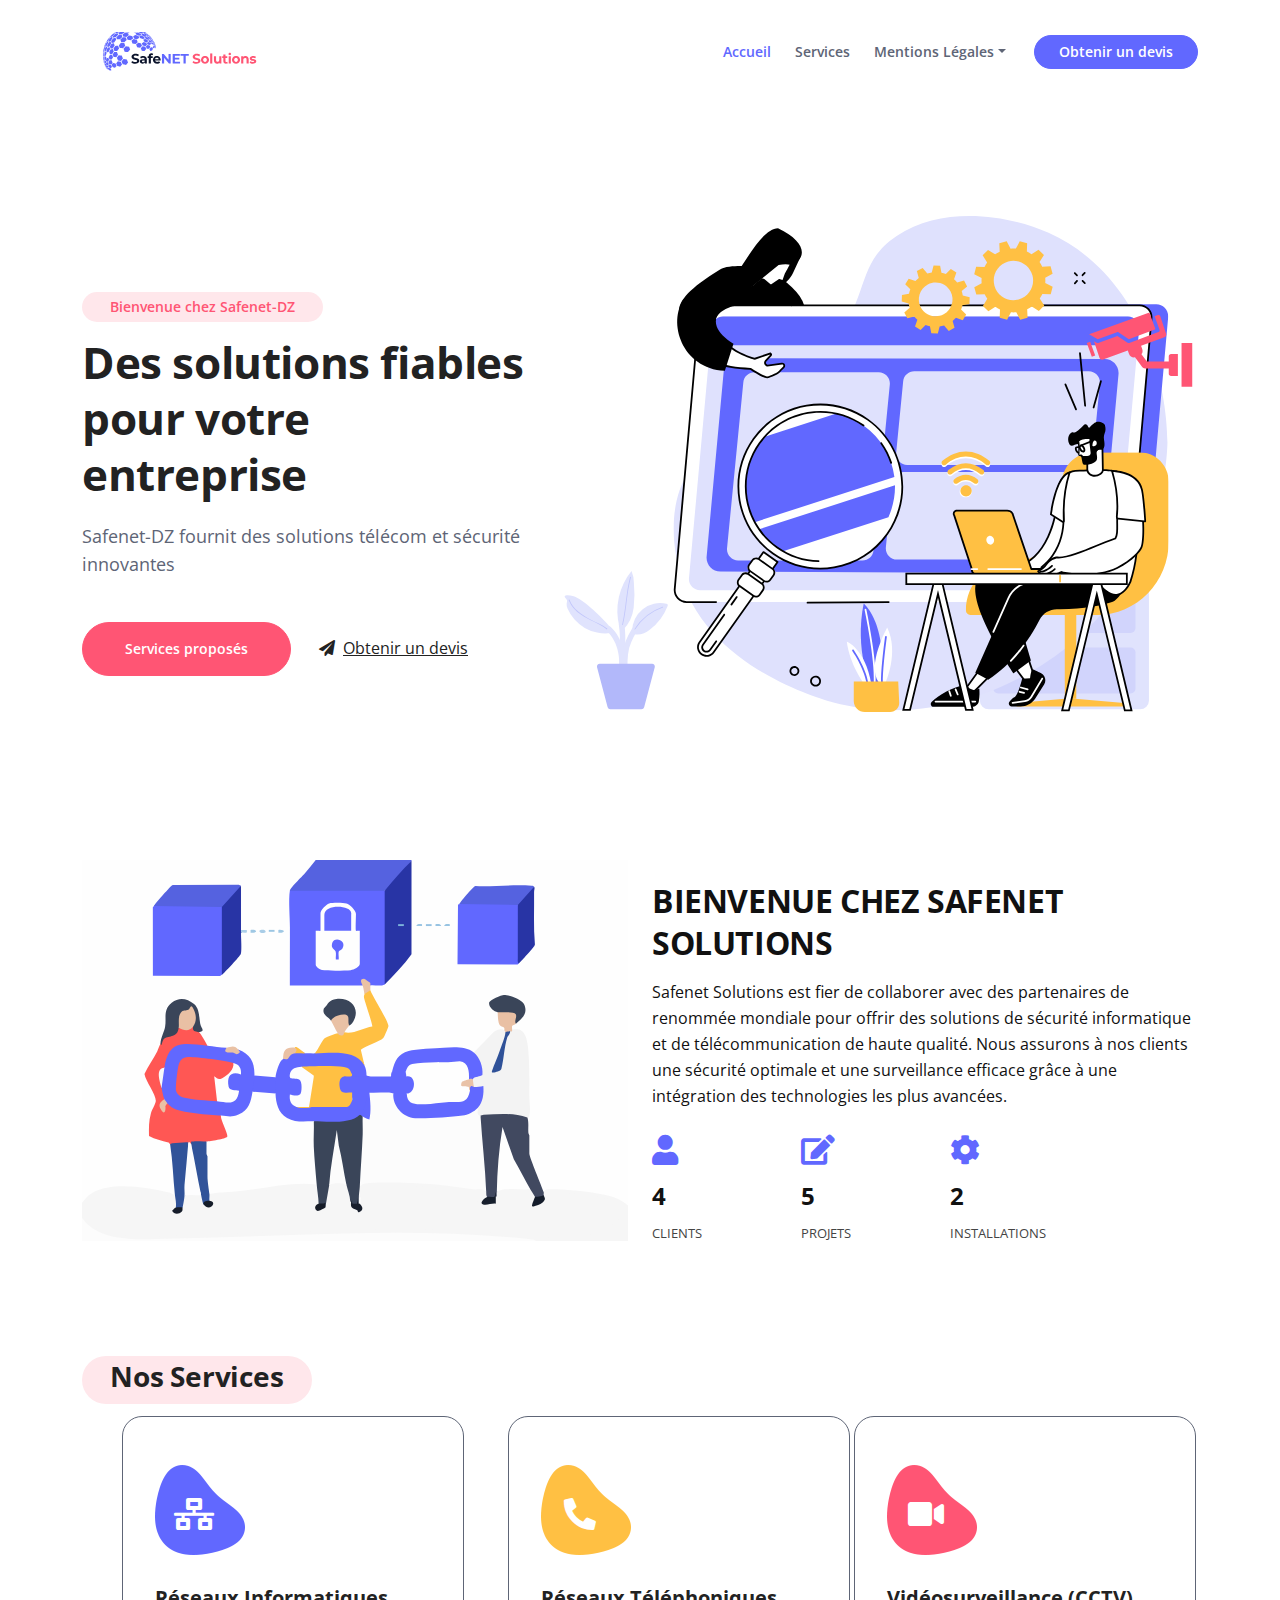
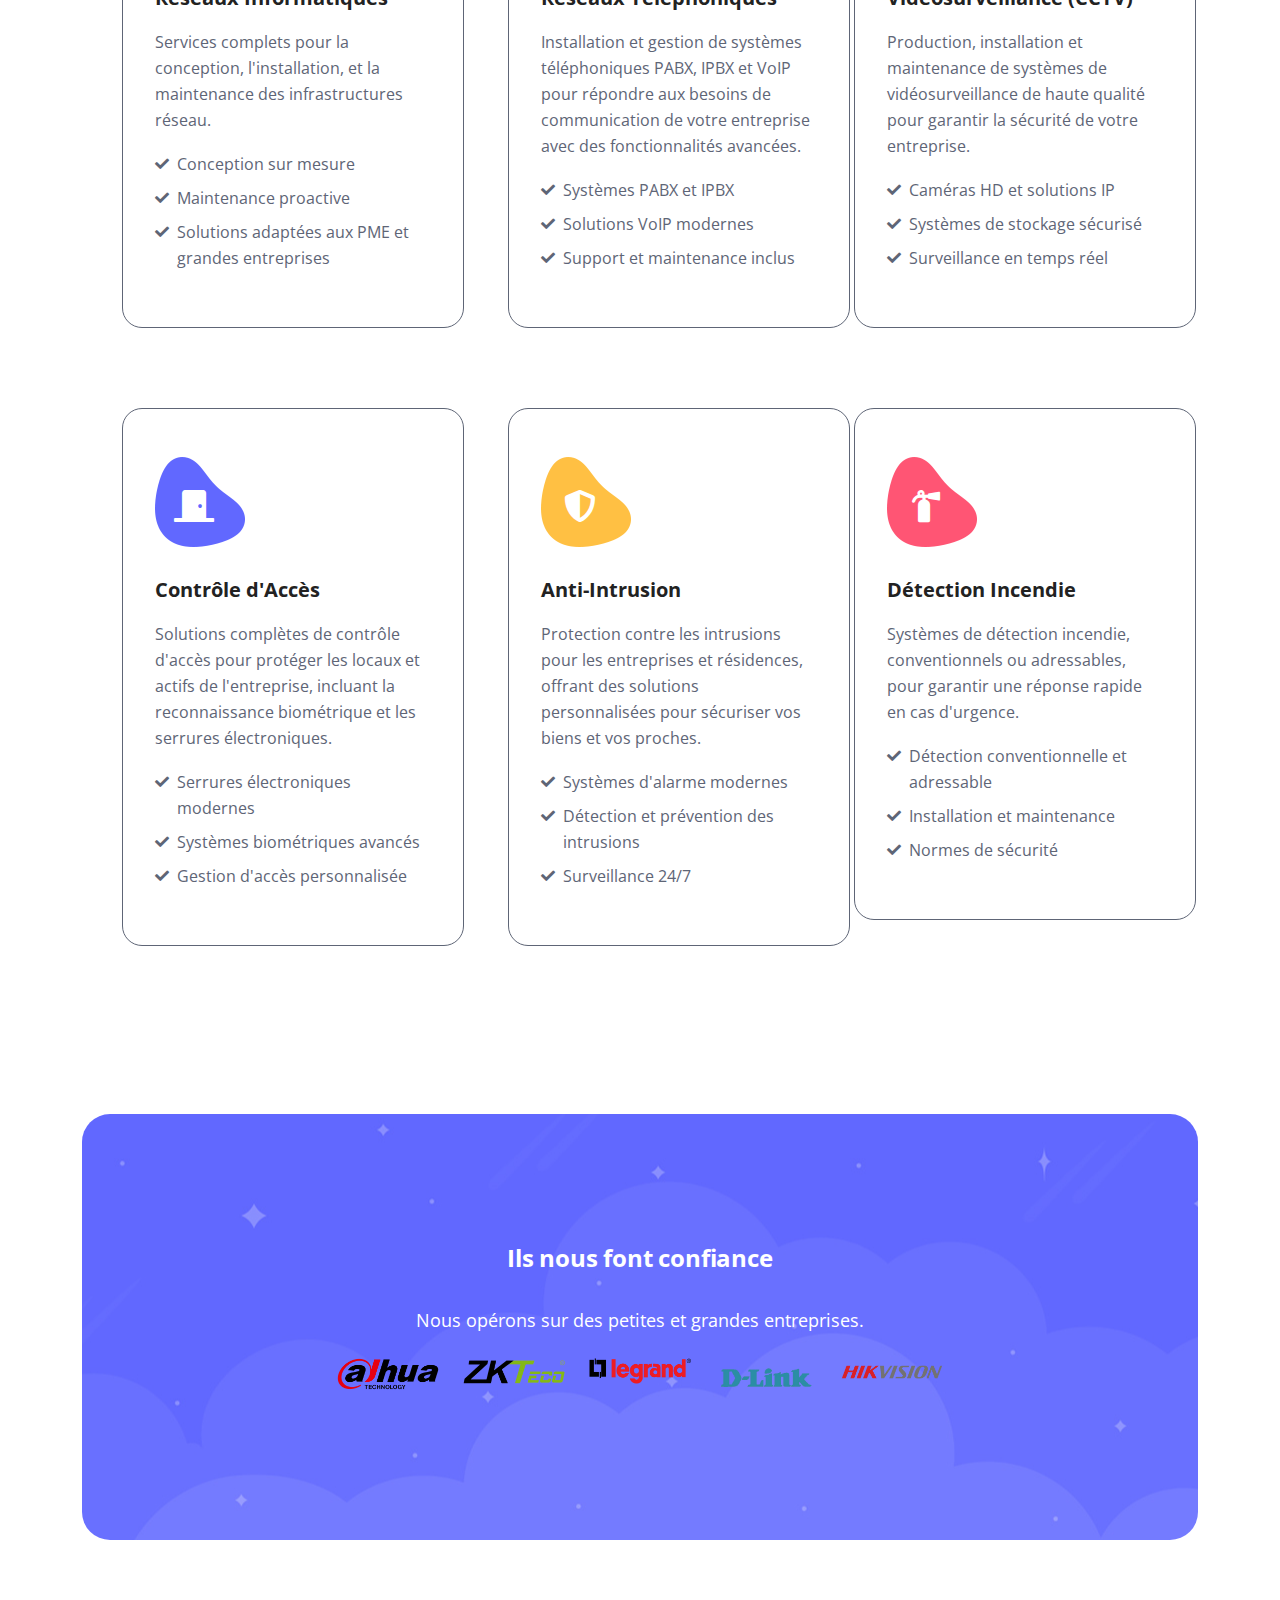
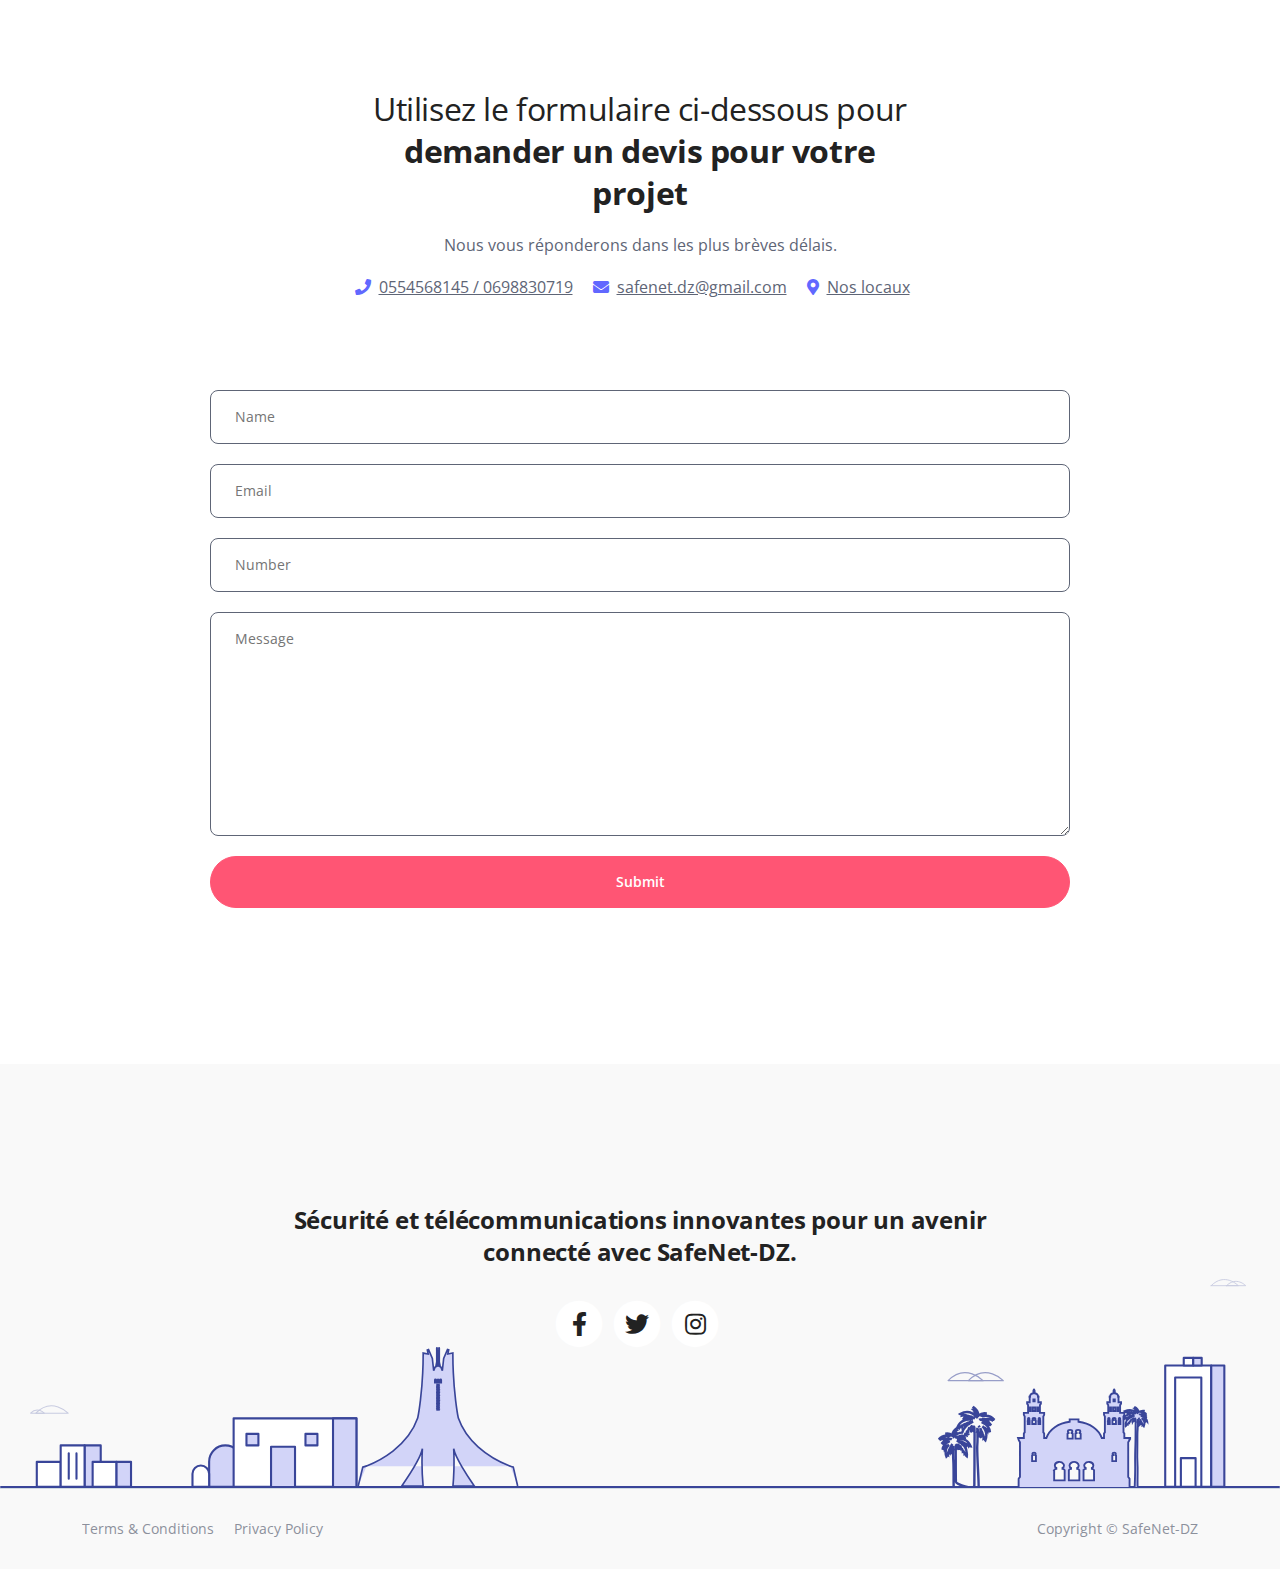
==== index.html @ 5285d60a "Update index.html" ====
<!DOCTYPE html>
<html lang="en">
<head>
    <meta charset="utf-8">
    <meta name="viewport" content="width=device-width, initial-scale=1, shrink-to-fit=no">
    
    <!-- SEO Meta Tags -->
    <meta name="description" content="Your description">
    <meta name="author" content="Your name">

    <!-- OG Meta Tags to improve the way the post looks when you share the page on Facebook, Twitter, LinkedIn -->
	<meta property="og:site_name" content="" /> <!-- website name -->
	<meta property="og:site" content="" /> <!-- website link -->
	<meta property="og:title" content=""/> <!-- title shown in the actual shared post -->
	<meta property="og:description" content="" /> <!-- description shown in the actual shared post -->
	<meta property="og:image" content="" /> <!-- image link, make sure it's jpg -->
	<meta property="og:url" content="" /> <!-- where do you want your post to link to -->
	<meta name="twitter:card" content="summary_large_image"> <!-- to have large image post format in Twitter -->

    <!-- Webpage Title -->
    <title>SafeNet-DZ</title>
    <link href="https://cdnjs.cloudflare.com/ajax/libs/font-awesome/5.15.4/css/all.min.css" rel="stylesheet">

    <!-- Styles -->
    <link href="https://fonts.googleapis.com/css2?family=Open+Sans:ital,wght@0,400;0,600;0,700;1,400&display=swap" rel="stylesheet">
    <link href="css/bootstrap.min.css" rel="stylesheet">
    <link href="css/swiper.css" rel="stylesheet">
	<link href="css/styles.css" rel="stylesheet">
	
	<!-- Favicon  -->
    <link rel="icon" href="images/favicon.png">
</head>
<body data-bs-spy="scroll" data-bs-target="#navbarExample">
    
    <!-- Navigation -->
    <nav id="navbarExample" class="navbar navbar-expand-lg fixed-top navbar-light" aria-label="Main navigation">
        <div class="container">

            <!-- Image Logo -->
            <a class="navbar-brand logo-image" href="index.html"><img src="images/AZ Telecom.svg" alt="alternative"></a> 

            <!-- Text Logo - Use this if you don't have a graphic logo -->
            <!-- <a class="navbar-brand logo-text" href="index.html">Zinc</a> -->

            <button class="navbar-toggler p-0 border-0" type="button" id="navbarSideCollapse" aria-label="Toggle navigation">
                <span class="navbar-toggler-icon"></span>
            </button>

            <div class="navbar-collapse offcanvas-collapse" id="navbarsExampleDefault">
                <ul class="navbar-nav ms-auto navbar-nav-scroll">
                    <li class="nav-item">
                        <a class="nav-link active" aria-current="page" href="#header">Accueil</a>
                    </li>
                    <li class="nav-item">
                        <a class="nav-link" href="#services">Services</a>
                    </li>
                    <li class="nav-item dropdown">
                        <a class="nav-link dropdown-toggle" href="#" id="dropdown01" data-bs-toggle="dropdown" aria-expanded="false">Mentions Légales</a>
                        <ul class="dropdown-menu" aria-labelledby="dropdown01">
                            <li><a class="dropdown-item" href="terms.html">Conditions Générales</a></li>
                            <li><div class="dropdown-divider"></div></li>
                            <li><a class="dropdown-item" href="privacy.html">Politique de Confidentialité</a></li>
                        </ul>
                    </li>
                </ul>
                <span class="nav-item">
                    <a class="btn-solid-sm" href="#contact">Obtenir un devis</a>
                </span>
            </div> <!-- end of navbar-collapse -->
        </div> <!-- end of container -->
    </nav> <!-- end of navbar -->
    <!-- end of navigation -->

      
    <!-- Header -->
    <header id="header" class="header">
        <div class="container">
            <div class="row">
                <div class="col-lg-6 col-xl-5">
                    <div class="text-container">
                        <div class="section-title">Bienvenue chez Safenet-DZ</div>
                        <h1 class="h1-large">Des solutions fiables pour votre entreprise</h1>
                        <p class="p-large">Safenet-DZ fournit des solutions télécom et sécurité innovantes</p>
                        <a class="btn-solid-lg" href="#services">Services proposés</a>
                        <a class="quote" href="#contact"><i class="fas fa-paper-plane"></i>Obtenir un devis</a>
                    </div> <!-- end of text-container -->
                </div> <!-- end of col -->
                <div class="col-lg-6 col-xl-7">
                    <div class="image-container">
                        <img class="img-fluid" src="images/header-illustration.svg" alt="alternative">
                    </div> <!-- end of image-container -->
                </div> <!-- end of col -->
            </div> <!-- end of row -->
        </div> <!-- end of container -->
    </header> <!-- end of header -->

    
    <!-- About Section Begin -->
    <section class="about-section spad">
        <div class="container">
            <div class="row">
                <div class="col-lg-6">
                    <div class="about__img">
                        <img src="images/SVG/Asset 1.svg" alt="">
                    </div>
                </div>
                <div class="col-lg-6">
                    <div class="about__text">
                        <h2>Bienvenue chez Safenet Solutions</h2>
                    <p>Safenet Solutions est fier de collaborer avec des partenaires de renommée mondiale pour offrir des
                       solutions de sécurité informatique et de télécommunication de haute qualité. Nous assurons à nos clients
                       une sécurité optimale et une surveillance efficace grâce à une intégration des technologies les plus avancées.</p>
                    
                        <div class="about__achievement">
                            <div class="about__achieve__item">
                                <span class="fa fa-user"></span>
                                <h4 class="achieve-counter">4</h4>
                                <p>Clients</p>
                            </div>
                            <div class="about__achieve__item">
                                <span class="fa fa-edit"></span>
                                <h4 class="achieve-counter">5</h4>
                                <p>Projets</p>
                            </div>
                            <div class="about__achieve__item">
                                <span class="fa fa-cog"></span>
                                <h4 class="achieve-counter">2</h4>
                                <p>Installations</p>
                            </div>
                        </div>
                    </div>
                </div>
            </div>
        </div>
    </section>
    <!-- About Section End -->
<!-- Services -->
<div id="services" class="cards-1">
    <div class="container">
        <div class="row">
            <div class="col-lg-12">
                <div class="section-title">
                    <h3>Nos Services</h3>
                </div>
            <br/>
                <!-- Card -->
                <div class="card">
                    <div class="card-icon blue">
                        <span class="fas fa-network-wired"></span>
                    </div>
                    <div class="card-body">
                        <h5 class="card-title">Réseaux Informatiques</h5>
                        <p>Services complets pour la conception, l'installation, et la maintenance des infrastructures réseau.</p>
                        <ul class="list-unstyled li-space-lg">
                            <li class="d-flex">
                                <i class="fas fa-check"></i>
                                <div class="flex-grow-1">Conception sur mesure</div>
                            </li>
                            <li class="d-flex">
                                <i class="fas fa-check"></i>
                                <div class="flex-grow-1">Maintenance proactive</div>
                            </li>
                            <li class="d-flex">
                                <i class="fas fa-check"></i>
                                <div class="flex-grow-1">Solutions adaptées aux PME et grandes entreprises</div>
                            </li>
                        </ul>
                    </div>
                </div>
                <!-- end of card -->

                <!-- Card -->
                <div class="card">
                    <div class="card-icon yellow">
                        <span class="fas fa-phone-alt"></span>
                    </div>
                    <div class="card-body">
                        <h5 class="card-title">Réseaux Téléphoniques</h5>
                        <p>Installation et gestion de systèmes téléphoniques PABX, IPBX et VoIP pour répondre aux besoins de communication de votre entreprise avec des fonctionnalités avancées.</p>
                        <ul class="list-unstyled li-space-lg">
                            <li class="d-flex">
                                <i class="fas fa-check"></i>
                                <div class="flex-grow-1">Systèmes PABX et IPBX</div>
                            </li>
                            <li class="d-flex">
                                <i class="fas fa-check"></i>
                                <div class="flex-grow-1">Solutions VoIP modernes</div>
                            </li>
                            <li class="d-flex">
                                <i class="fas fa-check"></i>
                                <div class="flex-grow-1">Support et maintenance inclus</div>
                            </li>
                        </ul>
                    </div>
                </div>
                <!-- end of card -->

                <!-- Card -->
                <div class="card">
                    <div class="card-icon red">
                        <span class="fas fa-video"></span>
                    </div>
                    <div class="card-body">
                        <h5 class="card-title">Vidéosurveillance (CCTV)</h5>
                        <p>Production, installation et maintenance de systèmes de vidéosurveillance de haute qualité pour garantir la sécurité de votre entreprise.</p>
                        <ul class="list-unstyled li-space-lg">
                            <li class="d-flex">
                                <i class="fas fa-check"></i>
                                <div class="flex-grow-1">Caméras HD et solutions IP</div>
                            </li>
                            <li class="d-flex">
                                <i class="fas fa-check"></i>
                                <div class="flex-grow-1">Systèmes de stockage sécurisé</div>
                            </li>
                            <li class="d-flex">
                                <i class="fas fa-check"></i>
                                <div class="flex-grow-1">Surveillance en temps réel</div>
                            </li>
                        </ul>
                    </div>
                </div>
                <!-- end of card -->

                <!-- Card -->
                <div class="card">
                    <div class="card-icon blue">
                        <span class="fas fa-door-closed"></span>
                    </div>
                    <div class="card-body">
                        <h5 class="card-title">Contrôle d'Accès</h5>
                        <p>Solutions complètes de contrôle d'accès pour protéger les locaux et actifs de l'entreprise, incluant la reconnaissance biométrique et les serrures électroniques.</p>
                        <ul class="list-unstyled li-space-lg">
                            <li class="d-flex">
                                <i class="fas fa-check"></i>
                                <div class="flex-grow-1">Serrures électroniques modernes</div>
                            </li>
                            <li class="d-flex">
                                <i class="fas fa-check"></i>
                                <div class="flex-grow-1">Systèmes biométriques avancés</div>
                            </li>
                            <li class="d-flex">
                                <i class="fas fa-check"></i>
                                <div class="flex-grow-1">Gestion d'accès personnalisée</div>
                            </li>
                        </ul>
                    </div>
                </div>
                <!-- end of card -->

                <!-- Card -->
                <div class="card">
                    <div class="card-icon yellow">
                        <span class="fas fa-shield-alt"></span>
                    </div>
                    <div class="card-body">
                        <h5 class="card-title">Anti-Intrusion</h5>
                        <p>Protection contre les intrusions pour les entreprises et résidences, offrant des solutions personnalisées pour sécuriser vos biens et vos proches.</p>
                        <ul class="list-unstyled li-space-lg">
                            <li class="d-flex">
                                <i class="fas fa-check"></i>
                                <div class="flex-grow-1">Systèmes d'alarme modernes</div>
                            </li>
                            <li class="d-flex">
                                <i class="fas fa-check"></i>
                                <div class="flex-grow-1">Détection et prévention des intrusions</div>
                            </li>
                            <li class="d-flex">
                                <i class="fas fa-check"></i>
                                <div class="flex-grow-1">Surveillance 24/7</div>
                            </li>
                        </ul>
                    </div>
                </div>
                <!-- end of card -->

                <!-- Card -->
                <div class="card">
                    <div class="card-icon red">
                        <span class="fas fa-fire-extinguisher"></span>
                    </div>
                    <div class="card-body">
                        <h5 class="card-title">Détection Incendie</h5>
                        <p>Systèmes de détection incendie, conventionnels ou adressables, pour garantir une réponse rapide en cas d'urgence.</p>
                        <ul class="list-unstyled li-space-lg">
                            <li class="d-flex">
                                <i class="fas fa-check"></i>
                                <div class="flex-grow-1">Détection conventionnelle et adressable</div>
                            </li>
                            <li class="d-flex">
                                <i class="fas fa-check"></i>
                                <div class="flex-grow-1">Installation et maintenance</div>
                            </li>
                            <li class="d-flex">
                                <i class="fas fa-check"></i>
                                <div class="flex-grow-1">Normes de sécurité</div>
                            </li>
                        </ul>
                    </div>
                </div>
                <!-- end of card -->

            </div> <!-- end of col -->
        </div> <!-- end of row -->
    </div> <!-- end of container -->
</div> <!-- end of cards-1 -->
<!-- end of services -->


<!-- Invitation -->
<div class="basic-2">
    <div class="container">
        <div class="row">
            <div class="col-lg-12">
                <div class="text-container">
                    <h4>Ils nous font confiance</h4>
                    <p class="p-large">Nous opérons sur des petites et grandes entreprises.</p>
                    <div class="row justify-content-center text-center mt-4">
                        <div class="col-lg-2 col-md-3 col-sm-4 col-6">
                            <img src="images/image6.png" alt="Logo 1" class="img-fluid mb-3">
                        </div>
                        <div class="col-lg-2 col-md-3 col-sm-4 col-6">
                            <img src="images/image7.png" alt="Logo 2" class="img-fluid mb-3">
                        </div>
                        <div class="col-lg-2 col-md-3 col-sm-4 col-6">
                            <img src="images/image8.png" alt="Logo 3" class="img-fluid mb-3">
                        </div>
                        <div class="col-lg-2 col-md-3 col-sm-4 col-6">
                            <img src="images/image9.png" alt="Logo 4" class="img-fluid mb-3">
                        </div>
                        <div class="col-lg-2 col-md-3 col-sm-4 col-6">
                            <img src="images/image10.png" alt="Logo 5" class="img-fluid mb-3">
                        </div>
                    </div> <!-- end of row -->
                </div> <!-- end of text-container -->
            </div> <!-- end of col -->
        </div> <!-- end of row -->
    </div> <!-- end of container -->
</div> <!-- end of basic-2 -->
<!-- end of invitation -->


    <!-- Contact -->
    <div id="contact" class="form-1">
        <div class="container">
            <div class="row">
                <div class="col-lg-">
                    <h2 class="h2-heading"><span>Utilisez le formulaire ci-dessous pour</span><br> demander un devis pour votre projet</h2>
                    <p>Nous vous réponderons dans les plus brèves délais.</p>
                    <ul class="list-unstyled li-space-lg">
                        <li><i class="fas fa-phone"></i> &nbsp;<a href="tel:0554568145">0554568145 / 0698830719</a></li>
                        <li><i class="fas fa-envelope"></i> &nbsp;<a href="mailto:safenet.dz@gmail.com">safenet.dz@gmail.com</a></li>
                        <li><i class="fas fa-map-marker-alt"></i> &nbsp;<a href="https://maps.app.goo.gl/J8PQnEzJUNsGSDRy6">Nos locaux</a></li>
                    </ul>
                </div> <!-- end of col -->
               
            </div> <!-- end of row -->
        <br/> 
            <div class="row">
                <div class="col-lg-10 offset-lg-1">
                    
                    <!-- Contact Form -->
                    <form method="post" action="" name="contact-form">
                        <div class="form-group">
                            <input type="text" class="form-control-input" name="Name" placeholder="Name" required>
                        </div>
                        <div class="form-group">
                            <input type="email" class="form-control-input" name="Email" placeholder="Email" required>
                        </div>
                        <div class="form-group">
                            <input type="text" class="form-control-input" name="Number" placeholder="Number" required>
                        </div>
                        <div class="form-group">
                            <textarea class="form-control-textarea" name="Message" placeholder="Message" required></textarea>
                        </div>
                        <div class="form-group">
                            <input type="submit" value="Submit" id="submit" class="form-control-submit-button">
                        </div>
                    </form>

                    
                    <!-- end of contact form -->

                </div> <!-- end of col -->
            </div> <!-- end of row -->
        </div> <!-- end of container -->
    </div> <!-- end of form-1 -->
    <!-- end of contact -->


    <!-- Footer -->
    <div class="footer bg-gray">
        <img class="decoration-city" src="images/decoration_city.svg" alt="alternative">
        <div class="container">
            <div class="row">
                <div class="col-lg-12">
                    <h4>Sécurité et télécommunications innovantes pour un avenir connecté avec SafeNet-DZ.</h4>
                    <div class="social-container">
                        <span class="fa-stack">
                            <a href="#your-link">
                                <i class="fas fa-circle fa-stack-2x"></i>
                                <i class="fab fa-facebook-f fa-stack-1x"></i>
                            </a>
                        </span>
                        <span class="fa-stack">
                            <a href="#your-link">
                                <i class="fas fa-circle fa-stack-2x"></i>
                                <i class="fab fa-twitter fa-stack-1x"></i>
                            </a>
                        </span>
                        <span class="fa-stack">
                            <a href="#your-link">
                                <i class="fas fa-circle fa-stack-2x"></i>
                                <i class="fab fa-instagram fa-stack-1x"></i>
                            </a>
                        </span>
                    </div> <!-- end of social-container -->
                </div> <!-- end of col -->
            </div> <!-- end of row -->
        </div> <!-- end of container -->
    </div> <!-- end of footer -->  
    <!-- end of footer -->


    <!-- Copyright -->
    <div class="copyright bg-gray">
        <div class="container">
            <div class="row">
                <div class="col-lg-6">
                    <ul class="list-unstyled li-space-lg p-small">
                        <li><a href="terms.html">Terms & Conditions</a></li>
                        <li><a href="privacy.html">Privacy Policy</a></li>
                    </ul>
                </div> <!-- end of col -->
                <div class="col-lg-6">
                    <p class="p-small statement">Copyright © <a href="#">SafeNet-DZ</a></p>
                </div> <!-- end of col -->
            </div> <!-- enf of row -->
        </div> <!-- end of container -->
    </div> <!-- end of copyright --> 
    <!-- end of copyright -->
    

    <!-- Back To Top Button -->
    <button onclick="topFunction()" id="myBtn">
        <img src="images/up-arrow.png" alt="alternative">
    </button>
    <!-- end of back to top button -->
    	
     	
    <!-- Scripts -->
    <script>
    const scriptURL = 'https://script.google.com/macros/s/AKfycbxQWxOSXeGoEB6DFbr6-_wgoj8l7gGE7NDsKtmwhkqeez3uRJAqBPcG8UmiW3OosP4i/exec'

    const form = document.forms['contact-form']
    const form_holder = document.getElementById("form_holder")
    const successMessage = `
    <div style="
        text-align: center; 
        font-size: 1.2em; 
        color: green; 
        background-color: #e6ffe6; 
        border: 2px solid #00cc00; 
        border-radius: 10px; 
        padding: 20px; 
        margin-top: 20px; 
        box-shadow: 0px 4px 8px rgba(0, 0, 0, 0.1);">
        <strong>Merci !</strong> Votre message a été soumis avec succès.
    </div>
    `;

    const errorMessage = `
    <div style="
        text-align: center; 
        font-size: 1.2em; 
        color: red; 
        background-color: #ffe6e6; 
        border: 2px solid #ff0000; 
        border-radius: 10px; 
        padding: 20px; 
        margin-top: 20px; 
        box-shadow: 0px 4px 8px rgba(0, 0, 0, 0.1);">
        <strong>Erreur !</strong> Une erreur s'est produite lors de la soumission du formulaire. Veuillez réessayer plus tard.
    </div>
    `;


    form.addEventListener('submit', e => {
    
    e.preventDefault()
    
    fetch(scriptURL, { method: 'POST', body: new FormData(form)})
    .then(response => form_holder.innerHTML = successMessage)
    
    .catch(error => {
            form_holder.innerHTML = errorMessage;
            console.error('Erreur !', error.message);
        })
    })
    </script>

    <script src="js/bootstrap.min.js"></script> <!-- Bootstrap framework -->
    <script src="js/swiper.min.js"></script> <!-- Swiper for image and text sliders -->
    <script src="js/purecounter.min.js"></script> <!-- Purecounter counter for statistics numbers -->
    <script src="js/isotope.pkgd.min.js"></script> <!-- Isotope for filter -->
    <script src="js/scripts.js"></script> <!-- Custom scripts -->
</body>
</html>
---- css/styles.css ----
/* Description: Master CSS file */

/*****************************************
Table Of Contents:
- General Styles
- Navigation
- Header
- Services
- Details 1
- Details Modal
- Details 2
- Projects
- Testimonials
- Pricing
- Invitation
- Contact
- Footer
- Copyright
- Back To Top Button
- Extra Pages
- Media Queries
******************************************/

/*****************************************
Colors:
- Backgrounds - light gray #f9f9f9
- Buttons - red #ff5574
- Buttons - blue #6168ff
- Headings text - black #222222
- Body text - dark gray #5e6576
******************************************/


/**************************/
/*     General Styles     */
/**************************/
body,
html {
    width: 100%;
	height: 100%;
}

body, p {
	color: #5e6576; 
	font: 400 1rem/1.625rem "Open Sans", sans-serif;
}

h1 {
	color: #222222;
	font-weight: 700;
	font-size: 2.5rem;
	line-height: 3.25rem;
	letter-spacing: -0.4px;
}

h2 {
	color: #222222;
	font-weight: 700;
	font-size: 2rem;
	line-height: 2.625rem;
	letter-spacing: -0.4px;
}

h3 {
	color: #222222;
	font-weight: 700;
	font-size: 1.75rem;
	line-height: 2.25rem;
	letter-spacing: -0.2px;
}

h4 {
	color: #222222;
	font-weight: 700;
	font-size: 1.5rem;
	line-height: 2rem;
	letter-spacing: -0.2px;
}

h5 {
	color: #222222;
	font-weight: 700;
	font-size: 1.25rem;
	line-height: 1.625rem;
}

h6 {
	color: #222222;
	font-weight: 700;
	font-size: 1rem;
	line-height: 1.375rem;
}

.p-large {
	font-size: 1.125rem;
	line-height: 1.75rem;
}

.p-small {
	font-size: 0.875rem;
	line-height: 1.5rem;
}

.testimonial-text {
	font-style: italic;
}

.testimonial-author {
	font-weight: 700;
	font-size: 1.25rem;
	line-height: 1.75rem;
}

.li-space-lg li {
	margin-bottom: 0.5rem;
}

a {
	color: #5e6576;
	text-decoration: underline;
}

a:hover {
	color: #5e6576;
	text-decoration: underline;
}

.no-line {
	text-decoration: none;
}

.no-line:hover {
	text-decoration: none;
}

.blue {
	color: #6168ff;
}

.bg-gray {
	background-color: #f9f9f9;
}

.section-title {
	display: inline-block;
	margin-bottom: 0.75rem;
	padding: 0.125rem 1.75rem;
	border-radius: 30px;
	background-color: #ffe7eb;
	color: #ff5574;
	font-weight: 600;
	font-size: 0.875rem;
}

.btn-solid-reg {
	display: inline-block;
	padding: 1.375rem 2.25rem 1.375rem 2.25rem;
	border: 1px solid #ff5574;
	border-radius: 30px;
	background-color: #ff5574;
	color: #ffffff;
	font-weight: 600;
	font-size: 0.875rem;
	line-height: 0;
	text-decoration: none;
	transition: all 0.2s;
}

.btn-solid-reg:hover {
	background-color: transparent;
	color: #ff5574; /* needs to stay here because of the color property of a tag */
	text-decoration: none;
}

.btn-solid-lg {
	display: inline-block;
	padding: 1.625rem 2.625rem 1.625rem 2.625rem;
	border: 1px solid #ff5574;
	border-radius: 30px;
	background-color: #ff5574;
	color: #ffffff;
	font-weight: 600;
	font-size: 0.875rem;
	line-height: 0;
	text-decoration: none;
	transition: all 0.2s;
}

.btn-solid-lg:hover {
	background-color: transparent;
	color: #ff5574; /* needs to stay here because of the color property of a tag */
	text-decoration: none;
}

.btn-solid-sm {
	display: inline-block;
	padding: 1rem 1.5rem 1rem 1.5rem;
	border: 1px solid #ff5574;
	border-radius: 30px;
	background-color: #ff5574;
	color: #ffffff;
	font-weight: 600;
	font-size: 0.875rem;
	line-height: 0;
	text-decoration: none;
	transition: all 0.2s;
}

.btn-solid-sm:hover {
	background-color: transparent;
	color: #ff5574; /* needs to stay here because of the color property of a tag */
	text-decoration: none;
}

.btn-outline-reg {
	display: inline-block;
	padding: 1.375rem 2.25rem 1.375rem 2.25rem;
	border: 1px solid #5e6576;
	border-radius: 30px;
	background-color: transparent;
	color: #5e6576;
	font-weight: 600;
	font-size: 0.875rem;
	line-height: 0;
	text-decoration: none;
	transition: all 0.2s;
}

.btn-outline-reg:hover {
	background-color: #5e6576;
	color: #ffffff;
	text-decoration: none;
}

.btn-outline-lg {
	display: inline-block;
	padding: 1.625rem 2.625rem 1.625rem 2.625rem;
	border: 1px solid #5e6576;
	border-radius: 30px;
	background-color: transparent;
	color: #5e6576;
	font-weight: 600;
	font-size: 0.875rem;
	line-height: 0;
	text-decoration: none;
	transition: all 0.2s;
}

.btn-outline-lg:hover {
	background-color: #5e6576;
	color: #ffffff;
	text-decoration: none;
}

.btn-outline-sm {
	display: inline-block;
	padding: 1rem 1.5rem 1rem 1.5rem;
	border: 1px solid #5e6576;
	border-radius: 30px;
	background-color: transparent;
	color: #5e6576;
	font-weight: 600;
	font-size: 0.875rem;
	line-height: 0;
	text-decoration: none;
	transition: all 0.2s;
}

.btn-outline-sm:hover {
	background-color: #5e6576;
	color: #ffffff;
	text-decoration: none;
}

.form-group {
	position: relative;
	margin-bottom: 1.25rem;
}

.form-control-input,
.form-control-select,
.form-control-textarea {
	width: 100%;
	padding-top: 0.875rem;
	padding-bottom: 0.875rem;
	padding-left: 1.5rem;
	border: 1px solid #5e6576;
	border-radius: 8px;
	background-color: #ffffff;
	color: #5e6576;
	font-size: 0.875rem;
	line-height: 1.5rem;
	-webkit-appearance: none; /* removes inner shadow on form inputs on ios safari */
}

.form-control-select {
	padding-top: 0.5rem;
	padding-bottom: 0.5rem;
	height: 3.5rem;
	color: #5e6576;
}

select {
    /* you should keep these first rules in place to maintain cross-browser behavior */
    -webkit-appearance: none;
	-moz-appearance: none;
	-ms-appearance: none;
    -o-appearance: none;
    appearance: none;
    background-image: url('../images/down-arrow.png');
    background-position: 98% 50%;
    background-repeat: no-repeat;
    outline: none;
}

.form-control-textarea {
	display: block;
	height: 14rem; /* used instead of html rows to normalize height between Chrome and IE/FF */
}

.form-control-input:focus,
.form-control-textarea:focus {
	border: 1px solid #000000;
	outline: none; /* Removes blue border on focus */
}

.form-control-input:hover,
.form-control-textarea:hover {
	border: 1px solid #000000;
}

.form-control-submit-button {
	display: inline-block;
	width: 100%;
	height: 3.25rem;
	border: 1px solid #ff5574;
	border-radius: 30px;
	background-color: #ff5574;
	color: #ffffff;
	font-weight: 600;
	font-size: 0.875rem;
	line-height: 0;
	cursor: pointer;
	transition: all 0.2s;
}

.form-control-submit-button:hover {
	border: 1px solid #ff5574;
	background-color: transparent;
	color: #ff5574;
}


/**********************/
/*     Navigation     */
/**********************/
.navbar {
	background-color: #ffffff;
	font-weight: 600;
	font-size: 0.875rem;
	line-height: 0.875rem;
	box-shadow: 0 1px 6px 0 rgba(0, 0, 0, 0.05);
}

.navbar .navbar-brand {
	padding-top: 0.25rem;
	padding-bottom: 0.25rem;
}

.navbar .logo-image img {
    width: 300;
}

.navbar .logo-text {
	color: #222222;
	font-weight: 700;
	font-size: 1.875rem;
	line-height: 1rem;
	text-decoration: none;
}

.offcanvas-collapse {
	position: fixed;
	top: 3.25rem; /* adjusts the height between the top of the page and the offcanvas menu */
	bottom: 0;
	left: 100%;
	width: 100%;
	padding-right: 1rem;
	padding-left: 1rem;
	overflow-y: auto;
	visibility: hidden;
	background-color: #ffffff;
	transition: visibility .3s ease-in-out, -webkit-transform .3s ease-in-out;
	transition: transform .3s ease-in-out, visibility .3s ease-in-out;
	transition: transform .3s ease-in-out, visibility .3s ease-in-out, -webkit-transform .3s ease-in-out;
}

.offcanvas-collapse.open {
	visibility: visible;
	-webkit-transform: translateX(-100%);
	transform: translateX(-100%);
}

.navbar .navbar-nav {
	margin-top: 0.75rem;
	margin-bottom: 0.5rem;
}

.navbar .nav-item .nav-link {
	padding-top: 0.625rem;
	padding-bottom: 0.625rem;
	color: #5e6576;
	text-decoration: none;
	transition: all 0.2s ease;
}

.navbar .nav-item.dropdown.show .nav-link,
.navbar .nav-item .nav-link:hover,
.navbar .nav-item .nav-link.active {
	color: #6168ff;
}

/* Dropdown Menu */
.navbar .dropdown .dropdown-menu {
	animation: fadeDropdown 0.2s; /* required for the fade animation */
}

@keyframes fadeDropdown {
    0% {
        opacity: 0;
    }

    100% {
        opacity: 1;
	}
}

.navbar .dropdown-menu {
	margin-top: 0.25rem;
	margin-bottom: 0.25rem;
	border: none;
	background-color: #ffffff;
}

.navbar .dropdown-item {
	padding-top: 0.625rem;
	padding-bottom: 0.625rem;
	color: #5e6576;
	font-weight: 600;
	font-size: 0.875rem;
	line-height: 0.875rem;
	text-decoration: none;
}

.navbar .dropdown-item:hover {
	background-color: #ffffff;
	color: #6168ff;
}

.navbar .dropdown-divider {
	width: 100%;
	height: 1px;
	margin: 0.5rem auto 0.5rem auto;
	border: none;
	background-color: #d1d1d1;
}
/* end of dropdown menu */

.navbar .navbar-toggler {
	padding: 0;
	border: none;
	font-size: 1.25rem;
}

.navbar .btn-solid-sm {
	border-color: #6168ff;
	background-color: #6168ff;
}

.navbar .btn-solid-sm:hover {
	background-color: transparent;
	color: #6168ff;
}


/*---------------------
  About
-----------------------*/

.about__text {
	padding-top: 20px;
}

.about__text h2 {
	color: #111111;
	font-weight: 700;
	text-transform: uppercase;
	margin-bottom: 15px;
}

.about__text p {
	color: #111111;
	margin-bottom: 26px;
}

.about__text .about__achievement .about__achieve__item {
	display: inline-block;
	margin-right: 95px;
	margin-bottom: 30px;
}

.about__text .about__achievement .about__achieve__item:last-child {
	margin-right: 0;
}

.about__text .about__achievement .about__achieve__item span {
	font-size: 30px;
	color: #6168ff;
}

.about__text .about__achievement .about__achieve__item h4 {
	color: #111111;
	font-weight: 700;
	margin-top: 12px;
}

.about__text .about__achievement .about__achieve__item p {
	font-size: 13px;
	text-transform: uppercase;
	color: #444444;
	margin-bottom: 0;
}

/*---------------------
  Achievement Section
-----------------------*/

.achievement-section {
	padding-bottom: 450px;
}

.achievement__item {
	text-align: center;
	margin-bottom: 30px;
}

.achievement__item span {
	font-size: 40px;
	color: #4c57d6;
}

.achievement__item h2 {
	color: #ffffff;
	font-weight: 700;
	margin-top: 20px;
	margin-bottom: 5px;
}

.achievement__item p {
	font-size: 16px;
	color: #ffffff;
	text-transform: uppercase;
	margin-bottom: 0;
}

/******************/
/*     Header     */
/******************/
.header {
	padding-top: 8rem;
	padding-bottom: 5rem;
	text-align: center;
}

.header .h1-large {
	margin-bottom: 1.25rem;
}

.header .p-large {
	margin-bottom: 2.75rem;
}

.header .btn-solid-lg {
	display: block;
	margin-bottom: 1.75rem;
}

.header .quote {
	display: block;
	color: #222222;
}

.header .quote i {
	margin-right: 0.5rem;
	color: #222222;
}

.header .text-container {
	margin-bottom: 5rem;
}


/********************/
/*     Services     */
/********************/
.cards-1 {
	padding-top: 5rem;
	padding-bottom: 2.5rem;
}

.cards-1 .card {
	margin-bottom: 5rem;
	padding: 3rem 2rem;
	border: 1px solid #5e6576;
	border-radius: 20px;
	background-color: transparent;
}

.cards-1 .card-icon {
	width: 90px;
	height: 90px;
	margin-bottom: 1.875rem;
	text-align: center;
	background-size: 90px 90px;
}

.cards-1 .card-icon.blue {
	background: url('../images/services-icon-bg-blue.png') center center no-repeat;
}

.cards-1 .card-icon.yellow {
	background: url('../images/services-icon-bg-yellow.png') center center no-repeat;
}

.cards-1 .card-icon.red {
	background: url('../images/services-icon-bg-red.png') center center no-repeat;
}

.cards-1 .card-icon .fas,
.cards-1 .card-icon .far {
	margin-right: 0.75rem;
	color: #ffffff;
	font-size: 2rem;
	line-height: 98px;
}

.cards-1 .card-body {
	padding: 0;
}

.cards-1 .card-title {
	margin-bottom: 1.125rem;
}

.cards-1 .card-body p {
	margin-bottom: 1.125rem;
}

.cards-1 .list-unstyled {
	margin-bottom: 0;
}

.cards-1 .list-unstyled .fas {
	font-size: 0.875rem;
	line-height: 1.625rem;
}

.cards-1 .list-unstyled .flex-grow-1 {
	margin-left: 0.5rem;
}


/*********************/
/*     Details 1     */
/*********************/
.basic-1 {
	padding-top: 2.5rem;
	padding-bottom: 5rem;
}

.basic-1 .image-container {
	margin-bottom: 4rem;
}

.basic-1 h2 {
	margin-bottom: 1.875rem;
}

.basic-1 h2 span {
	font-weight: 400;
}

.basic-1 p:last-of-type {
	margin-bottom: 2rem;
}

.basic-1 .btn-solid-reg {
	cursor: pointer;
}


/*************************/
/*     Details Modal     */
/*************************/
.modal-dialog {
	max-width: 1150px;
	margin-right: 1rem;
	margin-left: 1rem;
	pointer-events: all;
}

.modal-content {
	padding: 2.75rem 1.25rem;
}

.modal-content .btn-close {
	position: absolute;
	right: 10px;
	top: 10px;
}

.modal-content .image-container {
	margin-bottom: 3rem;
}

.modal-content img {
	border-radius: 6px;
}

.modal-content h3 {
	margin-bottom: 0.5rem;
}

.modal-content hr {
	width: 44px;
	margin-top: 0.125rem;
	margin-bottom: 1.25rem;
	margin-left: 0;
	height: 2px;
	border: none;
	background-color: #53575a;
}

.modal-content h4 {
	margin-top: 2rem;
	margin-bottom: 0.625rem;
}

.modal-content .list-unstyled {
	margin-bottom: 2rem;
}

.modal-content .list-unstyled .fas {
	font-size: 0.75rem;
	line-height: 1.75rem;
}

.modal-content .list-unstyled .flex-grow-1 {
	margin-left: 0.5rem;
}

.modal-content .btn-solid-reg {
	margin-right: 0.75rem;
}

.modal-content .btn-outline-reg {
	cursor: pointer;
}


/*********************/
/*     Details 2     */
/*********************/
.counter {
	padding-top: 5rem;
	padding-bottom: 9.75rem;
}

.counter .text-container {
	margin-bottom: 4rem;
}

.counter h2 {
	margin-bottom: 1.875rem;
}

.counter h2 span {
	font-weight: 400;
}

.counter p {
	margin-bottom: 4rem;
}

.counter .counter-container {
	text-align: center;
}

.counter .counter-cell {
	margin-bottom: 3rem;
	color: #6168ff;
}

.counter .counter-cell.red {
	color: #ff5574;
}

.counter .purecounter {
	margin-bottom: 1.5rem;
	font-weight: 400;
	font-size: 3.5rem;
	line-height: 2rem;
}

.counter .purecounter:after {
    content: "+";
	margin-left: 0.5rem;
}

.counter .counter-info {
	font-size: 0.875rem;
	line-height: 1.5rem;
}


/********************/
/*     Projects     */
/********************/
.filter {
	padding-top: 9.25rem;
	padding-bottom: 5.625rem;
	text-align: center;
}

.filter h2 {
	margin-bottom: 2.625rem;
}

.filter .button-group {
	margin-bottom: 1rem;
}

.filter .button {
	margin-bottom: 0.75rem;
	border: none;
	background-color: transparent;
	color: #222222;
	font-weight: 600;
	font-size: 1rem;
}

.filter .button:hover,
.filter .button.is-checked {
	color: #ff5574;
}

.filter .grid {
	margin-right: auto;
	max-width: 351px;
	margin-left: auto;
}

.filter .element-item {
	margin-bottom: 3rem;
}

.filter .element-item a {
	text-decoration: none;
}

.filter .element-item img {
	margin-bottom: 1.125rem;
	border-radius: 8px;
	border: 1px solid #5e6576;
}

.filter .element-item p {
	text-align: left;
}

.filter .element-item p strong {
	color: #222222;
}


/************************/
/*     Testimonials     */
/************************/
.slider-1 {
	padding-top: 9.75rem;
	padding-bottom: 4.5rem;
}

.slider-1 .slider-container {
	position: relative;
}

.slider-1 .swiper-container {
	position: static;
	width: 86%;
}

.slider-1 .swiper-button-prev:focus,
.slider-1 .swiper-button-next:focus {
	/* even if you can't see it chrome you can see it on mobile device */
	outline: none;
}

.slider-1 .swiper-button-prev {
	left: -12px;
	background-image: url("data:image/svg+xml;charset=utf-8,%3Csvg%20xmlns%3D'http%3A%2F%2Fwww.w3.org%2F2000%2Fsvg'%20viewBox%3D'0%200%2028%2044'%3E%3Cpath%20d%3D'M0%2C22L22%2C0l2.1%2C2.1L4.2%2C22l19.9%2C19.9L22%2C44L0%2C22L0%2C22L0%2C22z'%20fill%3D'%23707375'%2F%3E%3C%2Fsvg%3E");
	background-size: 18px 28px;
}

.slider-1 .swiper-button-next {
	right: -12px;
	background-image: url("data:image/svg+xml;charset=utf-8,%3Csvg%20xmlns%3D'http%3A%2F%2Fwww.w3.org%2F2000%2Fsvg'%20viewBox%3D'0%200%2028%2044'%3E%3Cpath%20d%3D'M27%2C22L27%2C22L5%2C44l-2.1-2.1L22.8%2C22L2.9%2C2.1L5%2C0L27%2C22L27%2C22z'%20fill%3D'%23707375'%2F%3E%3C%2Fsvg%3E");
	background-size: 18px 28px;
}

.slider-1 .card {
	border: none;
}

.slider-1 .card-body {
	padding: 0;
}

.slider-1 .quotes {
	margin-bottom: 3rem;
	width: 64px;
}

.slider-1 .testimonial-text {
	margin-bottom: 1.875rem;
	color: #838a9c;
	font-style: italic;
	font-size: 1.5rem;
	line-height: 2.25rem;
}

.slider-1 .testimonial-image {
	display: inline-block;
	width: 70px;
	margin-bottom: 0.875rem;
	border-radius: 50%;
}

.slider-1 .testimonial-author {
	margin-bottom: 0.125rem;
	color: #222222;
	font-weight: 700;
	font-size: 1.125rem;
}


/********************/
/*     Pricing     */
/********************/
.cards-2 {
	padding-top: 5rem;
	padding-bottom: 2.25em;
}

.cards-2 .h2-heading {
	margin-bottom: 3.75rem;
	text-align: center;
}

.cards-2 .h2-heading span {
	font-weight: 400;
}

.cards-2 .card {
	margin-bottom: 5rem;
	padding: 4rem 1rem;
	border: 1px solid #5e6576;
	border-radius: 20px;
	background-color: transparent;
	text-align: center;
}

.cards-2 .card-body {
	padding: 0;
}

.cards-2 .card-title {
	margin-bottom: 2rem;
}

.cards-2 .card-title .decoration-lines {
	width: 30px;
	margin-bottom: 0.25rem;
}

.cards-2 .card-title .decoration-lines.flipped {
	transform: scaleX(-1);
}

.cards-2 .card-title span {
	margin-right: 0.75rem;
	margin-left: 0.75rem;
	color: #222222;
	font-weight: 700;
	font-size: 1.5rem;
	line-height: 2rem;
	letter-spacing: -0.2px;
}

.cards-2 .card-body .list-unstyled {
	margin-bottom: 3rem;
}

.cards-2 .card-body .list-unstyled li {
	margin-bottom: 0.625rem;
}

.cards-2 .card-body .price {
	margin-bottom: 3rem;
	color: #222222;
	font-weight: 700;
	font-size: 3rem;
	line-height: 2rem;
	letter-spacing: -0.2px;
}


/**********************/
/*     Invitation     */
/**********************/
.basic-2 {
	padding-top: 3rem;
	text-align: center;
}

.basic-2 .text-container {
	padding: 5rem 1.5rem 5rem 1.5rem;
    border-radius: 28px;
    background: rgba(0, 0, 0, 0.6); /* Semi-transparent overlay color */
    background: url('../images/invitation-background.jpg') center center no-repeat, rgba(0, 0, 0, 0.6);
    background-size: cover, cover;
    position: relative;
    color: white; /* Ensure text is readable over the transparency */
}


.basic-2 .row img {
    max-width: 100%; /* Ensure the image does not exceed its container */
    height: auto; /* Maintain aspect ratio */
    margin: auto; /* Center the image inside its container */
}

.basic-2 h4 {
	margin-bottom: 2rem;
	color: #ffffff;
}

.basic-2 .p-large {
	margin-bottom: 0;
	color: #ffffff;
}


/*******************/
/*     Contact     */
/*******************/
.form-1 {
	padding-top: 9.25rem;
	padding-bottom: 8.5rem;
	text-align: center;
}

.form-1 .h2-heading {
	margin-bottom: 1.125rem;
	text-align: center;
}

.form-1 .h2-heading span {
	font-weight: 400;
}

.form-1 .p-heading {
	margin-bottom: 0.375rem;
}

.form-1 .list-unstyled {
	margin-bottom: 3.5rem;
}

.form-1 .list-unstyled .fas {
	color: #6168ff;
}


/******************/
/*     Footer     */
/******************/
.footer {
	position: relative;
	padding-top: 8.75rem;
	padding-bottom: 7.5rem;
	text-align: center;
}

.footer .decoration-city {
	position: absolute;
	bottom: 0;
	left: 0;
}

.footer div[class*="col"] {  
	/* selects all elements which have classes starting with col */
	/* needed so that the absolute positioned decoration stays behind */
	position: relative;
}

.footer h4 {
	margin-bottom: 2rem;
}

.footer .fa-stack {
	width: 2em;
	margin-bottom: 1.25rem;
	margin-right: 0.375rem;
	font-size: 1.5rem;
}

.footer .fa-stack .fa-stack-1x {
    color: #222222;
	transition: all 0.2s ease;
}

.footer .fa-stack .fa-stack-2x {
	color: #ffffff;
	transition: all 0.2s ease;
}

.footer .fa-stack:hover .fa-stack-1x {
	color: #ffffff;
}

.footer .fa-stack:hover .fa-stack-2x {
    color: #222222;
}


/*********************/
/*     Copyright     */
/*********************/
.copyright {
	padding-top: 1.75rem;
	border-top: 1px solid #d0dae2;
	text-align: center;
}

.copyright a {
	text-decoration: none;
}

.copyright .list-unstyled,
.copyright .statement {
	opacity: 0.7;
}

.copyright .list-unstyled li {
	margin-bottom: 0.75rem;
}


/******************************/
/*     Back To Top Button     */
/******************************/
#myBtn {
	position: fixed; 
  	z-index: 99; 
	bottom: 20px; 
	right: 20px; 
	display: none; 
	width: 52px;
	height: 52px;
	border: none; 
	border-radius: 50%; 
	outline: none; 
	background-color: #44434a; 
	cursor: pointer; 
}

#myBtn:hover {
	background-color: #1d1d21;
}

#myBtn img {
	margin-bottom: 0.25rem;
	width: 18px;
}


/***********************/
/*     Extra Pages     */
/***********************/
.ex-header {
	padding-top: 9rem;
	padding-bottom: 5rem;
	background-color: #f9f9f9;
}

.ex-basic-1 .list-unstyled .fas {
	font-size: 0.375rem;
	line-height: 1.625rem;
}

.ex-basic-1 .list-unstyled .flex-grow-1 {
	margin-left: 0.5rem;
}

.ex-basic-1 .text-box {
	padding: 1.25rem 1.25rem 0.5rem 1.25rem;
	background-color: #f9f9f9;
}

.ex-cards-1 .card {
	border: none;
	background-color: transparent;
}

.ex-cards-1 .card .fa-stack {
	width: 2em;
	font-size: 1.125rem;
}

.ex-cards-1 .card .fa-stack-2x {
	color: #6168ff;
}

.ex-cards-1 .card .fa-stack-1x {
	width: 2em;
	color: #ffffff;
	font-weight: 700;
	line-height: 2.125rem;
}

.ex-cards-1 .card .list-unstyled .flex-grow-1 {
	margin-left: 2.25rem;
}

.ex-cards-1 .card .list-unstyled .flex-grow-1 h5 {
	margin-top: 0.125rem;
	margin-bottom: 0.5rem;
}


/*************************/
/*     Media Queries     */
/*************************/	
/* Min-width 768px */
@media (min-width: 768px) {

	/* Header */
	.header {
		padding-top: 9rem;
	}

	.header .h1-large {
		font-size: 2.75rem;
		line-height: 3.5rem;
	}
	/* end of header */


	/* Details 2 */
	.counter .counter-container {
		text-align: left;
	}
	
	.counter .counter-cell {
		display: inline-block;
		margin-right: 3rem;
		vertical-align: top;
	}
	/* end of details 2 */


	/* Contact */
	.form-1 .list-unstyled li {
		display: inline-block;
		margin-right: 1rem;
	}
	/* end of contact */


	/* Extra Pages */
	.ex-basic-1 .text-box {
		padding: 1.75rem 2rem 0.875rem 2rem;
	}
	/* end of extra pages */
}
/* end of min-width 768px */


/* Min-width 992px */
@media (min-width: 992px) {
	
	/* General Styles */
	.h2-heading {
		width: 35.25rem;
		margin-right: auto;
		margin-left: auto;
	}

	.p-heading {
		width: 46rem;
		margin-right: auto;
		margin-left: auto;
	}
	/* end of general styles */


	/* Navigation */
	.navbar {
		padding-top: 1.75rem;
		background-color: #ffffff;
		box-shadow: none;
		transition: all 0.2s;
	}

	.navbar.extra-page {
		padding-top: 0.5rem;
	}

	.navbar.top-nav-collapse {
		padding-top: 0.5rem;
		padding-bottom: 0.5rem;
		background-color: #ffffff;
		box-shadow: 0 3px 6px 0 rgba(0, 0, 0, 0.05);
	}

	.offcanvas-collapse {
		position: static;
		top: auto;
		bottom: auto;
		left: auto;
		width: auto;
		padding-right: 0;
		padding-left: 0;
		background-color: transparent;
		overflow-y: visible;
		visibility: visible;
	}

	.offcanvas-collapse.open {
		-webkit-transform: none;
		transform: none;
	}

	.navbar .navbar-nav {
		margin-top: 0;
		margin-bottom: 0;
	}
	
	.navbar .nav-item .nav-link {
		padding-right: 0.75rem;
		padding-left: 0.75rem;
	}

	.navbar .dropdown-menu {
		padding-top: 0.75rem;
		padding-bottom: 0.75rem;
		box-shadow: 0 3px 3px 1px rgba(0, 0, 0, 0.08);
	}

	.navbar .dropdown-divider {
		width: 90%;
	}

	.navbar .nav-item .btn-solid-sm {
		margin-top: 0;
		margin-left: 1rem;
	}
	/* end of navigation */


	/* Header */
	.header {
		padding-top: 13rem;
		text-align: left;
	}

	.header .text-container {
		margin-bottom: 0;
	}

	.header .btn-solid-lg {
		margin-right: 1.5rem;
		margin-bottom: 0;
	}

	.header .btn-solid-lg,
	.header .quote {
		display: inline-block;
	}
	/* end of header */


	/* Services */
	.cards-1 .card {
		display: inline-block;
		width: 298px;
		min-height: 350px;
		vertical-align: top;
		justify-content: space-between;
	}
	
	.cards-1 .card:nth-of-type(3n+2) {
		margin-right: 1rem;
		margin-left: 1rem;
	}
	/* end of services */

	
	/* Details 1 */
	.basic-1 .image-container {
		margin-bottom: 0;
	}

	.basic-1 .text-container {
		margin-top: 1.25rem;
	}

	.basic-1 h2 {
		width: 23rem;
	}
	/* end of details 1 */


	/* Details Modal */
	/* Stops body and navbar shift on modal open */
	body.modal-open {
		overflow-y: scroll !important;
		padding-right: 0 !important;
	}

	body.modal-open .navbar {
		padding-right: 0 !important;
	}
	/* end of stops body and navbar shift on modal open */

	.modal {
		padding-right: 0 !important;
	}

	.modal-dialog {
		margin-top: 120px;
		margin-right: auto;
		margin-left: auto;
	}
	
	.modal-content .image-container {
		margin-bottom: 0;
	}
	/* end of details modal */
	
	
	/* Details 2 */
	.counter .text-container {
		margin-bottom: 0;
	}

	.counter .counter-cell {
		display: inline-block;
		vertical-align: top;
	}
	/* end of details 2 */


	/* Projects */
	.filter .button {
		margin-right: 0.25rem;
		margin-left: 0.25rem;
	}
	
	.filter .grid {
		max-width: 750px;
	}

	.filter .element-item {
		display: inline-block;
		width: 351px;
		margin-right: 0.625rem;
		margin-left: 0.625rem;
		vertical-align: top;
	}
	/* end of projects */


	/* Testimonials */
	.slider-1 .swiper-container {
		width: 92%;
	}

	.slider-1 .swiper-button-prev {
		left: -16px;
		width: 22px;
		background-size: 22px 34px;
	}
	
	.slider-1 .swiper-button-next {
		right: -16px;
		width: 22px;
		background-size: 22px 34px;
	}

	.slider-1 .details {
		display: flex;
		align-items: flex-start;
	}
	
	.slider-1 .text {
		flex-direction: column;
	}

	.slider-1 .testimonial-author {
		margin-top: 0.625rem;
	}
	
	.slider-1 .testimonial-image {
		margin-right: 1.125rem;
	}
	/* end of testimonials */


	/* Pricing */
	.cards-2 .card {
		display: inline-block;
		width: 298px;
		vertical-align: top;
	}
	
	.cards-2 .card:nth-of-type(3n+2) {
		margin-right: 1rem;
		margin-left: 1rem;
	}
	/* end of pricing */


	/* Invitation */
	.basic-2 .text-container {
		padding: 8rem;
	}
	/* end of invitation */


	/* Footer */
	.footer h4 {
		width: 46rem;
		margin-right: auto;
		margin-left: auto;
	}
	/* end of footer */


	/* Copyright */
	.copyright {
		text-align: left;
	}

	.copyright .list-unstyled li {
		display: inline-block;
		margin-right: 1rem;
	}

	.copyright .statement {
		text-align: right;
	}
	/* end of copyright */


	/* Extra Pages */
	.ex-cards-1 .card {
		display: inline-block;
		width: 296px;
		vertical-align: top;
	}

	.ex-cards-1 .card:nth-of-type(3n+2) {
		margin-right: 1rem;
		margin-left: 1rem;
	}
	/* end of extra pages */
}
/* end of min-width 992px */


/* Min-width 1200px */
@media (min-width: 1200px) {
	
	/* General Styles */
	.container {
		max-width: 1140px;
	}
	/* end of general styles */
	

	/* Header */
	.header {
		overflow: hidden;
		padding-top: 18.25rem;
		padding-bottom: 11.5rem;
	}

	.header .image-container {
		position: relative;
	}
	
	.header .image-container img {
		position: absolute;
		top: -80px;
		right: 2px;
		width: 840px;
		max-width: none;
	}
	/* end of header */


	/* Services */
	.cards-1 .card {
		width: 342px;
	}
	
	.cards-1 .card:nth-of-type(3n+2) {
		margin-right: 2.5rem;
		margin-left: 2.5rem;
	}
	/* end of services */


	/* Details 1 */
	.basic-1 .image-container {
		margin-right: 3.5rem;
	}

	.basic-1 .text-container {
		margin-top: 5rem;
		margin-left: 2.75rem;
	}
	/* end of details 1 */


	/* Details Modal */
	.modal-content {
		padding-right: 2rem;
		padding-left: 2rem;
	}
	/* end of details modal */


	/* Details 2 */
	.counter {
		overflow: hidden;
		padding-top: 9rem;
	}

	.counter .image-container {
		position: relative;
	}
	
	.counter .image-container img {
		position: absolute;
		top: -60px;
		left: 30px;
		width: 900px;
		max-width: none;
	}
	/* end of details 2 */


	/* Projects */
	.filter .grid {
		max-width: 1120px;
	}
	/* end of projects */


	/* Testimonials */
	.slider-1 .swiper-button-prev {
		left: -24px;
	}
	
	.slider-1 .swiper-button-next {
		right: -24px;
	}
	/* end of testimonials */


	/* Pricing */
	.cards-2 .card {
		width: 342px;
	}
	
	.cards-2 .card:nth-of-type(3n+2) {
		margin-right: 2.5rem;
		margin-left: 2.5rem;
	}
	/* end of pricing */


	/* Invitation */
	.basic-2 .text-container {
		padding: 8rem 12rem;
	}
	/* end of invitation */


	/* Contact */
	.form-1 form {
		width: 860px;
		margin-right: auto;
		margin-left: auto;
	}
	/* end of contact */


	/* Footer */
	.footer .decoration-circles {
		left: 0;
	}
	/* end of footer */


	/* Extra Pages */
	.ex-cards-1 .card {
		width: 336px;
	}

	.ex-cards-1 .card:nth-of-type(3n+2) {
		margin-right: 2.875rem;
		margin-left: 2.875rem;
	}
	/* end of extra pages */
}
/* end of min-width 1200px */
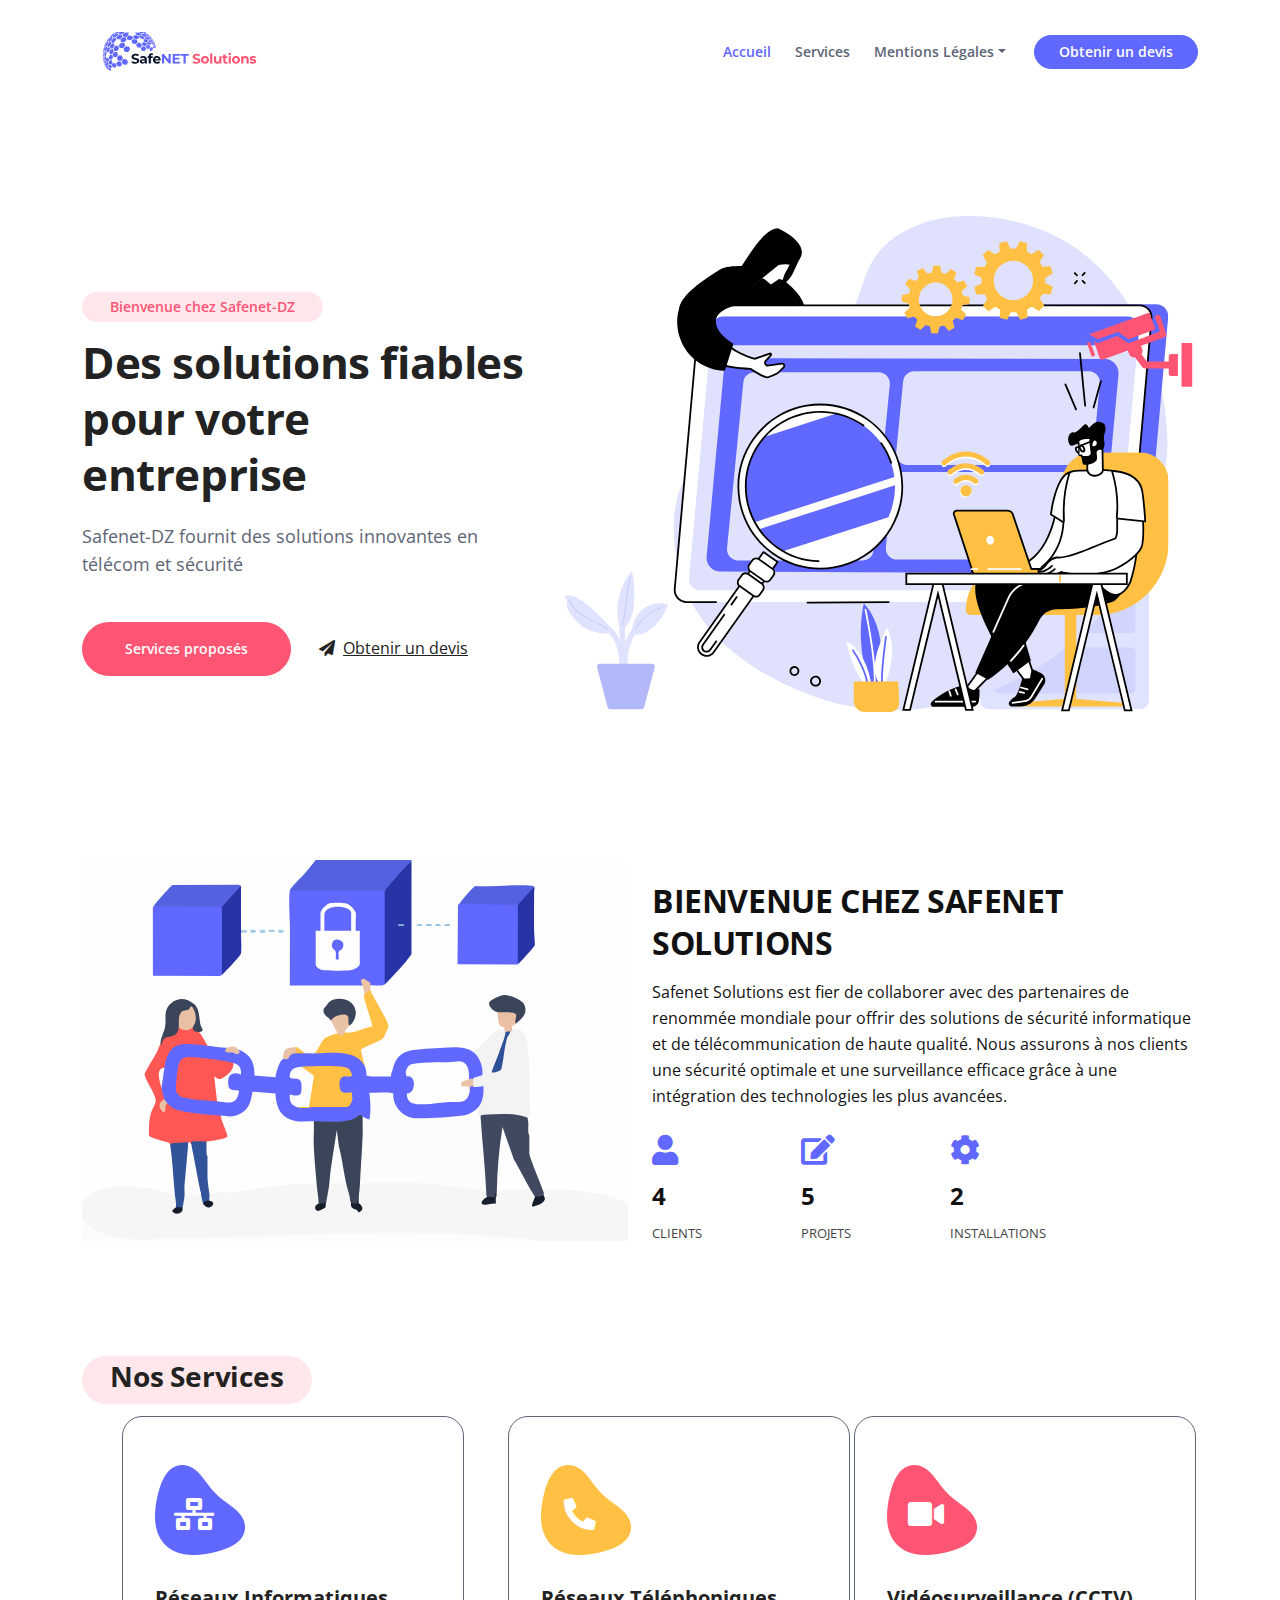
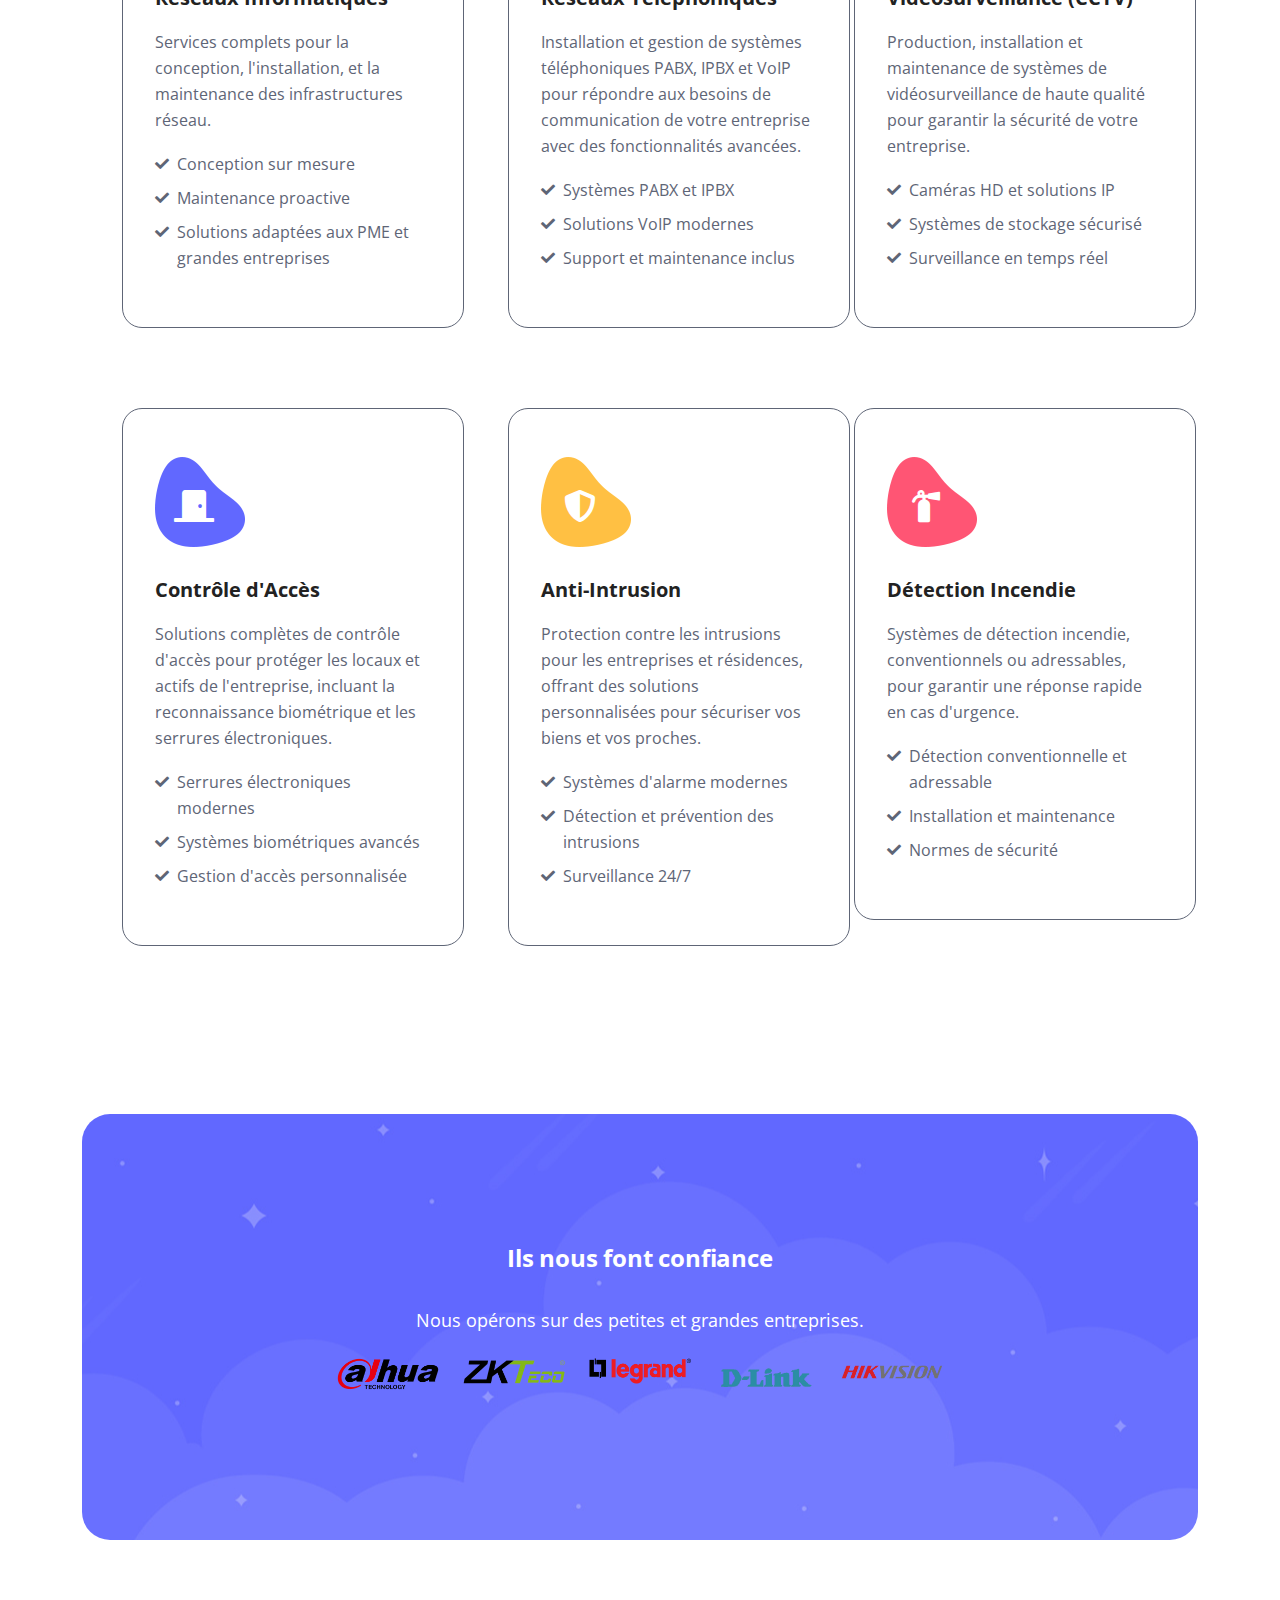
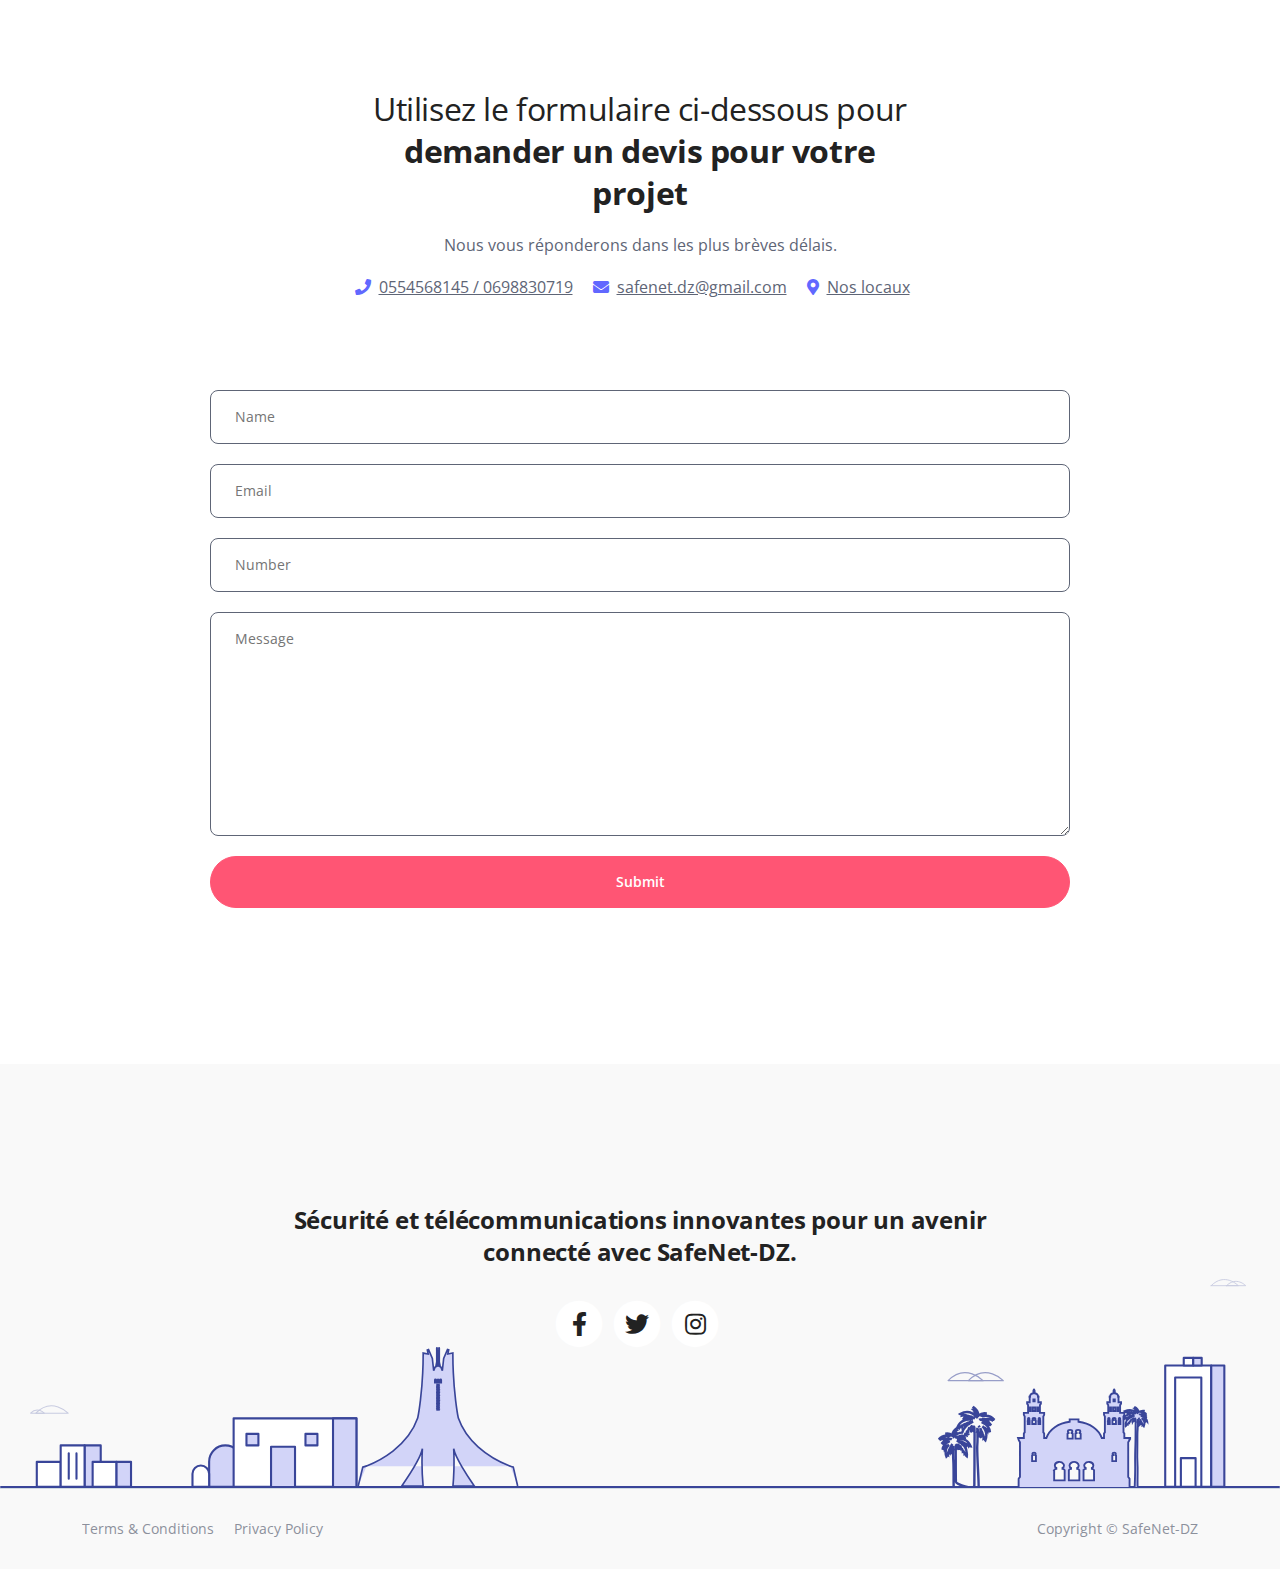
==== commit 4cc958fe: "devis button text corrections" ====
--- a/index.html
+++ b/index.html
@@ -80,7 +80,7 @@
                     <div class="text-container">
                         <div class="section-title">Bienvenue chez Safenet-DZ</div>
                         <h1 class="h1-large">Des solutions fiables pour votre entreprise</h1>
-                        <p class="p-large">Safenet-DZ fournit des solutions télécom et sécurité innovantes</p>
+                        <p class="p-large">Safenet-DZ fournit des solutions innovantes en télécom et sécurité</p>
                         <a class="btn-solid-lg" href="#services">Services proposés</a>
                         <a class="quote" href="#contact"><i class="fas fa-paper-plane"></i>Obtenir un devis</a>
                     </div> <!-- end of text-container -->
@@ -356,7 +356,7 @@
             </div> <!-- end of row -->
         <br/> 
             <div class="row">
-                <div class="col-lg-10 offset-lg-1">
+                <div class="col-lg-10 offset-lg-1" id="form_holder">
                     
                     <!-- Contact Form -->
                     <form method="post" action="" name="contact-form">
@@ -449,7 +449,7 @@
      	
     <!-- Scripts -->
     <script>
-    const scriptURL = 'https://script.google.com/macros/s/AKfycbxQWxOSXeGoEB6DFbr6-_wgoj8l7gGE7NDsKtmwhkqeez3uRJAqBPcG8UmiW3OosP4i/exec'
+    const scriptURL = 'https://script.google.com/macros/s/AKfycbxtKIb11b1i2cZmSGhfV5vat6_nEN0jo0F23QuysMQmVFfnRG1gs8XzgycHi-V3yoi4/exec'
 
     const form = document.forms['contact-form']
     const form_holder = document.getElementById("form_holder")
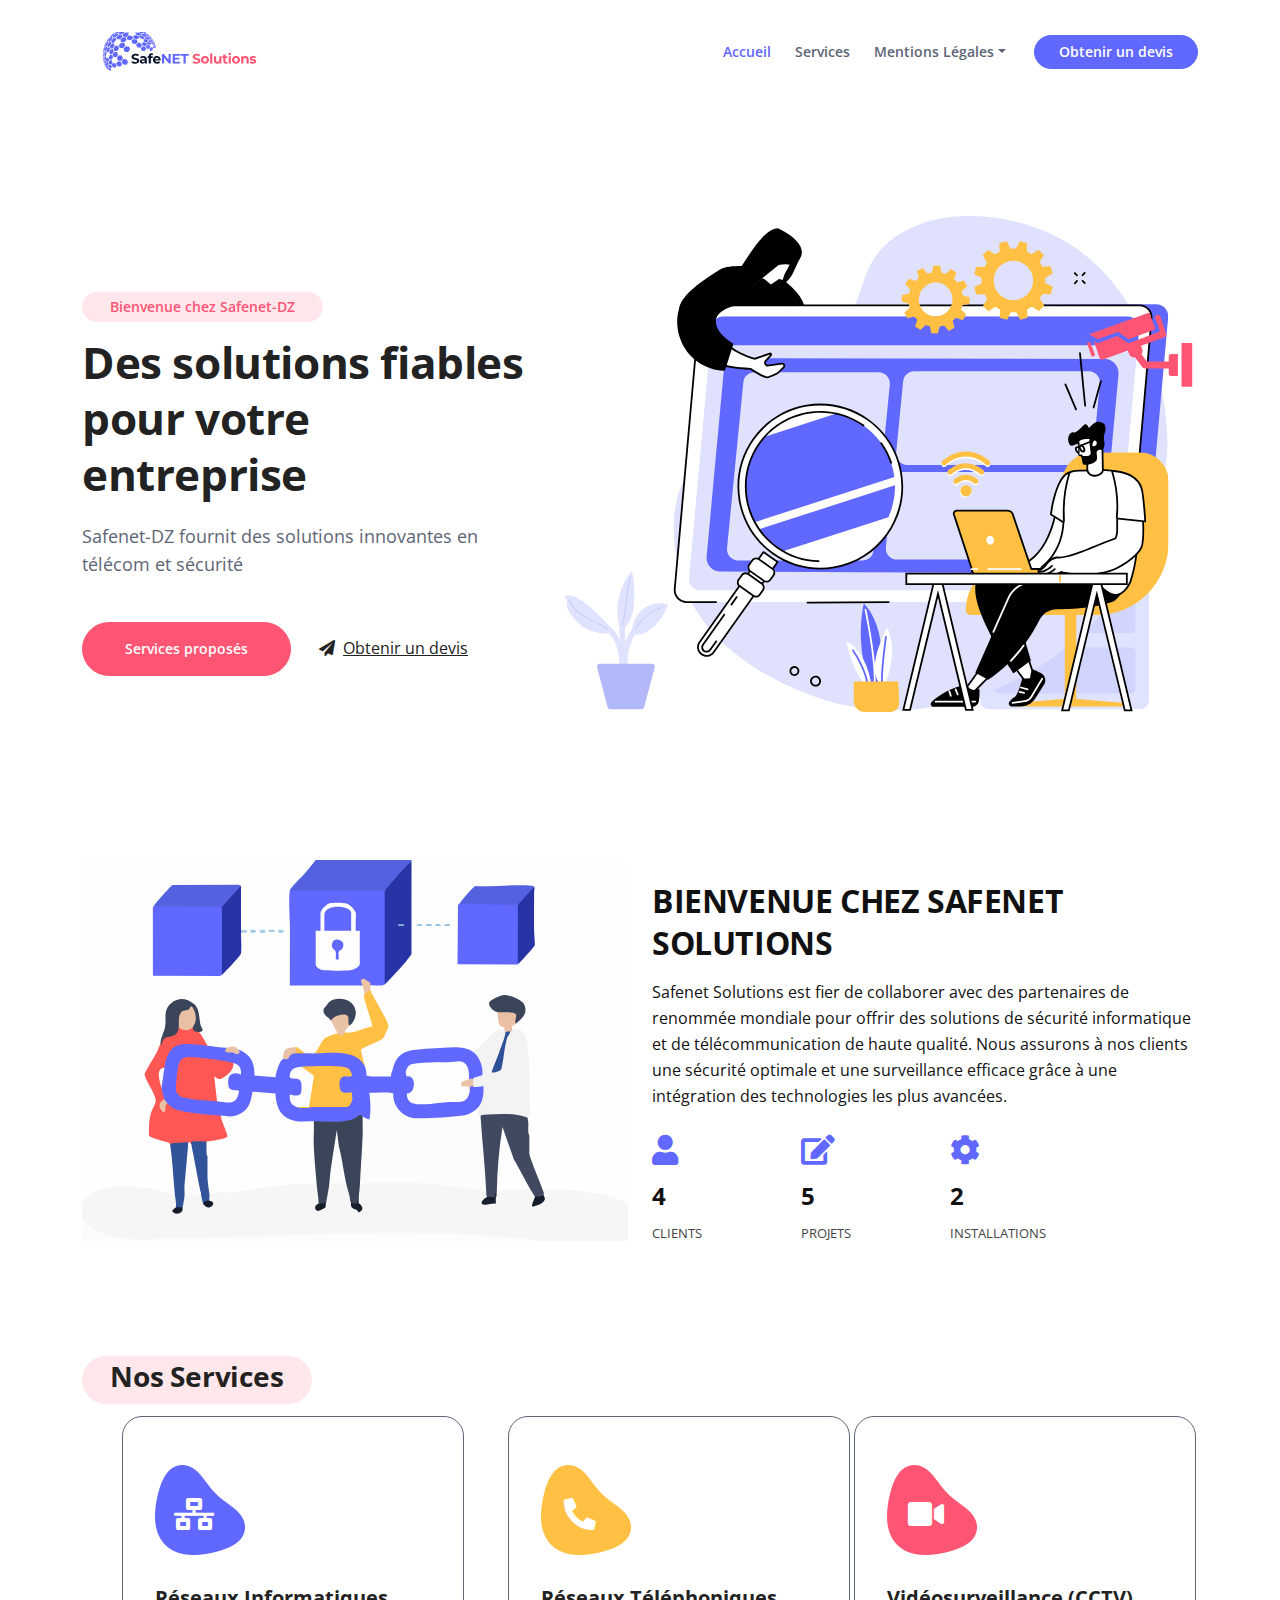
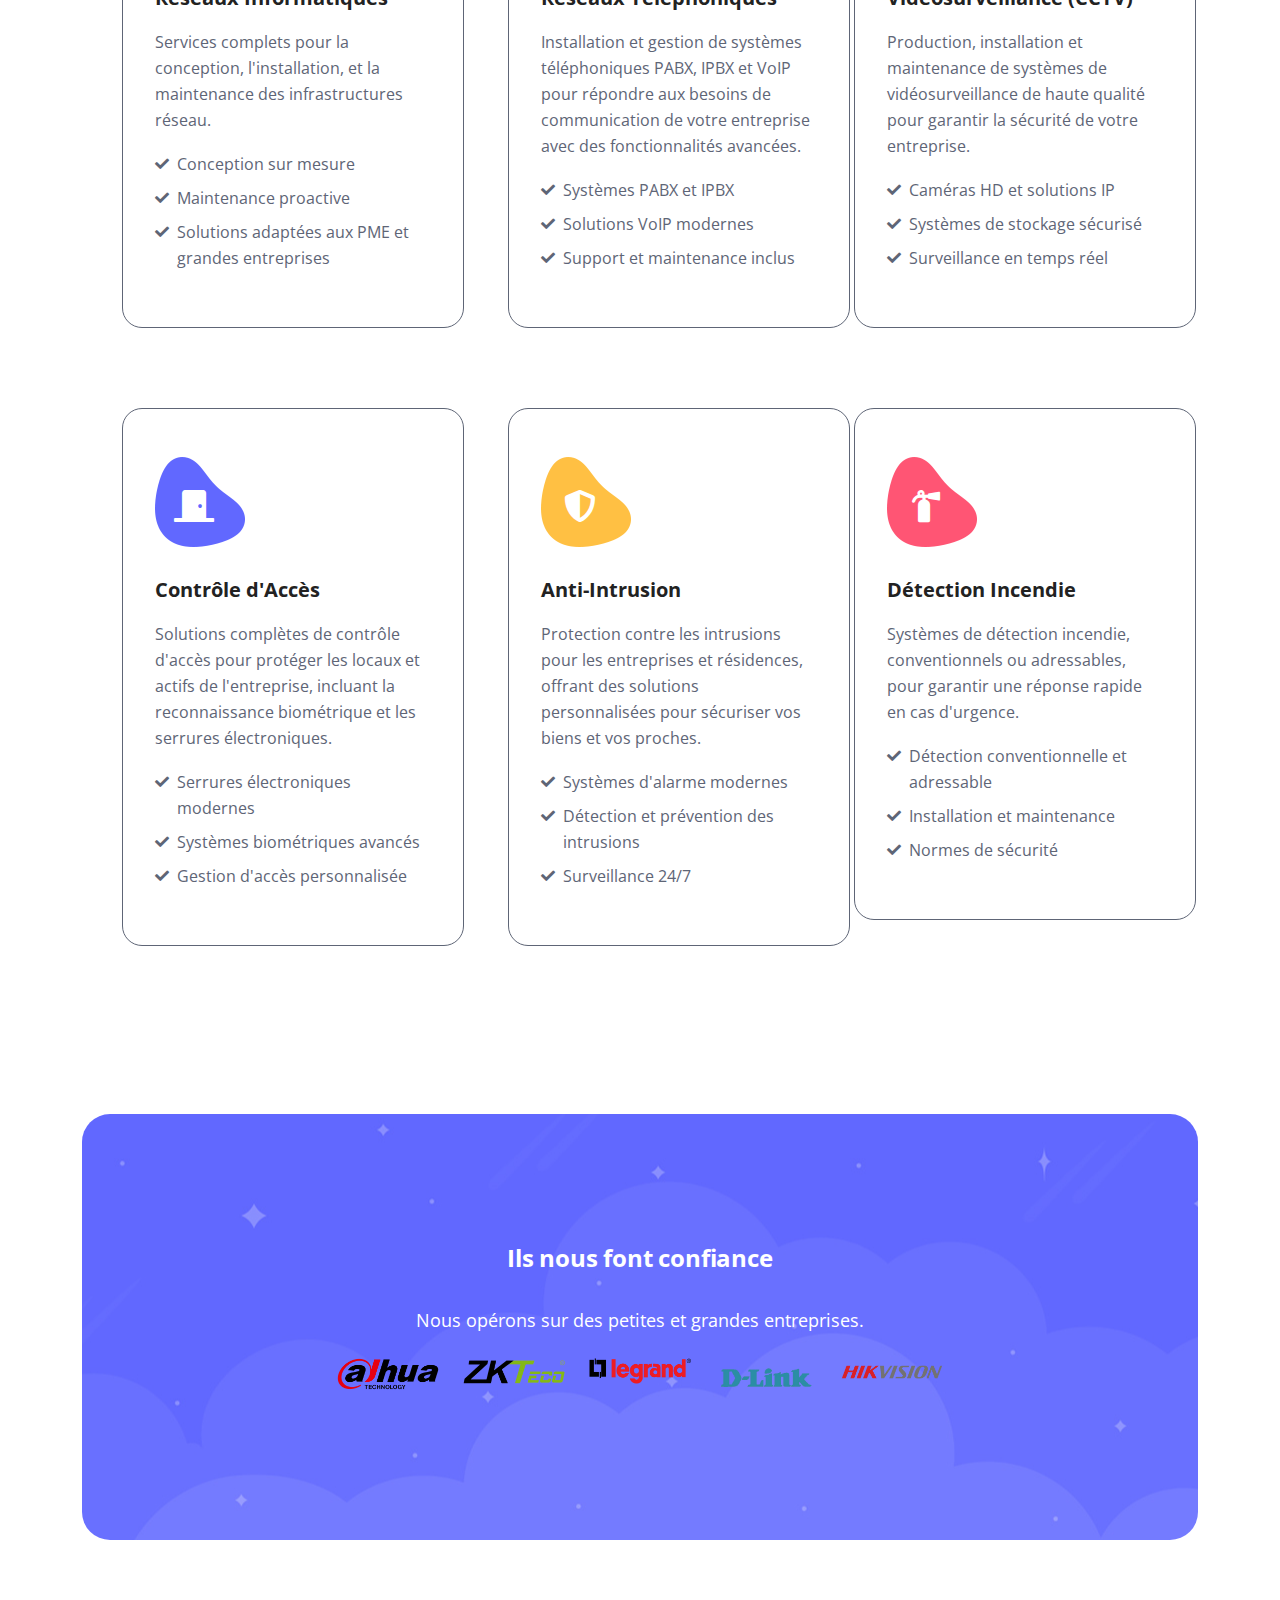
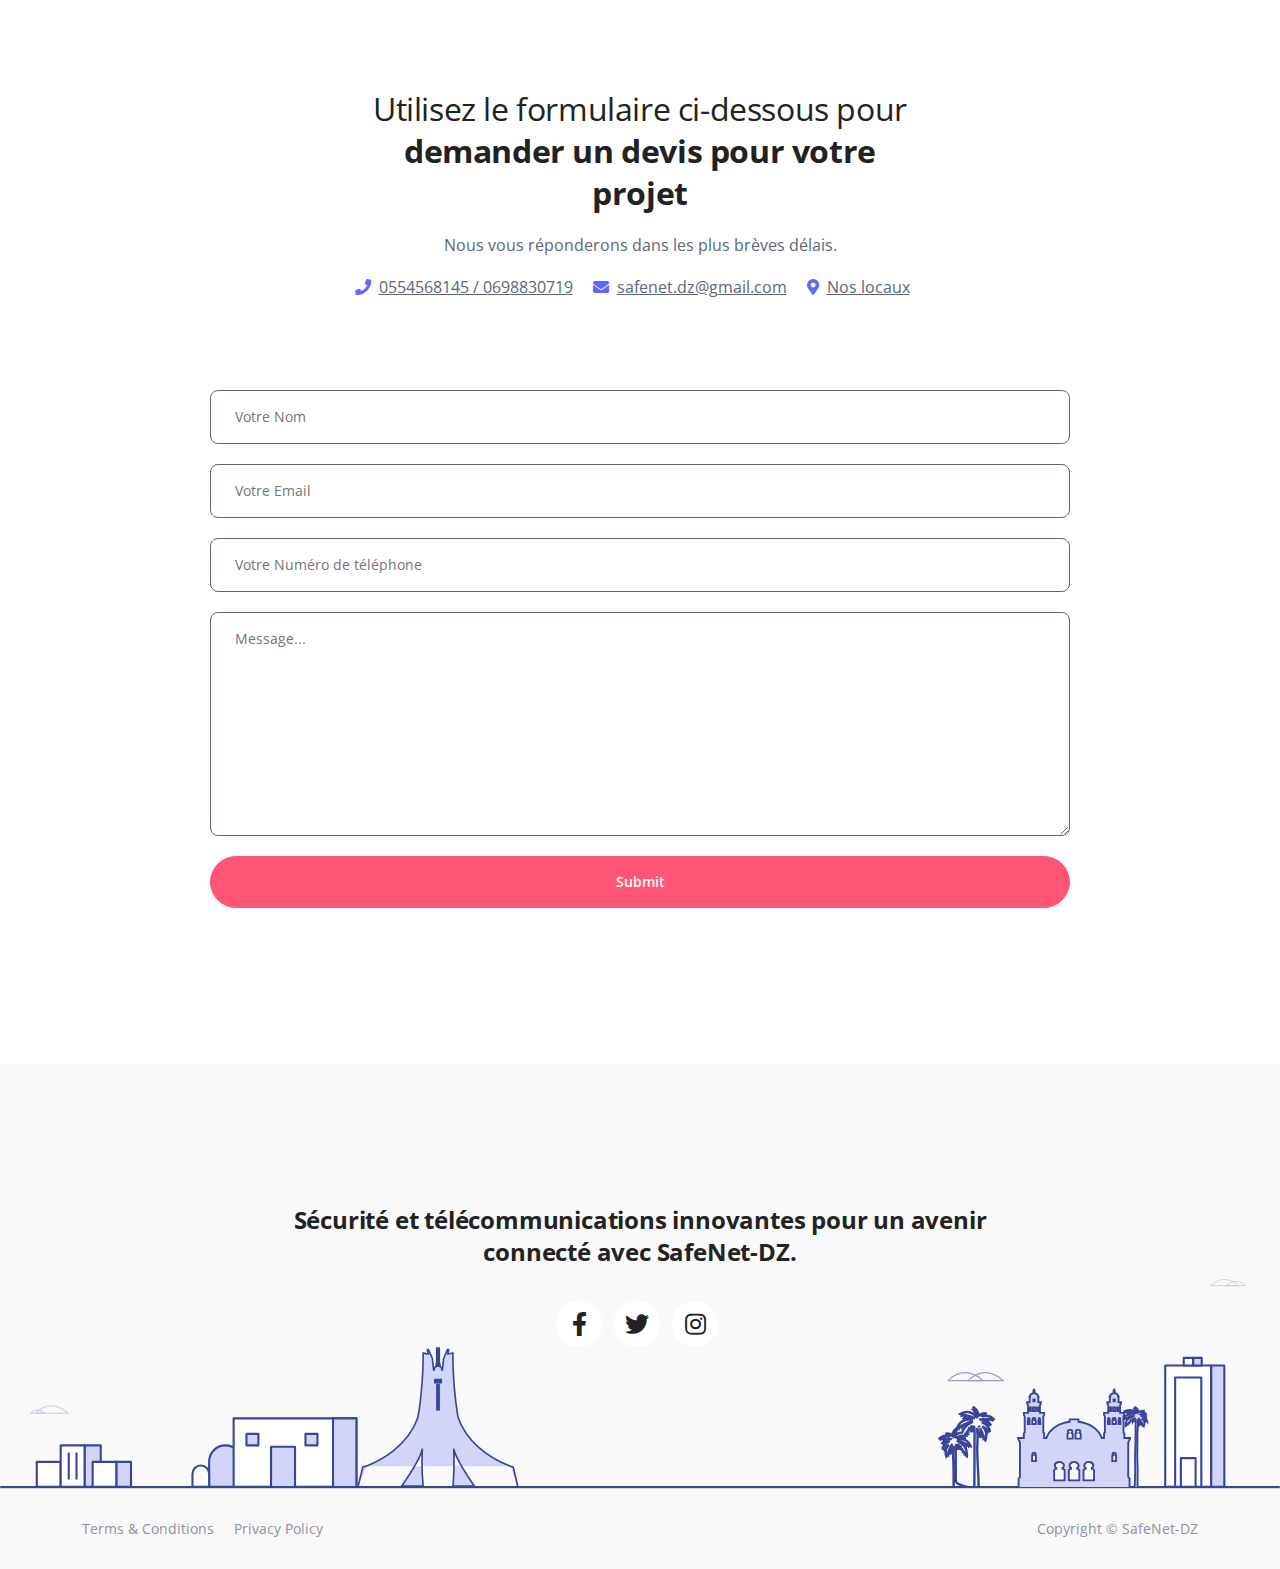
==== commit 8cfccf2e: "updates contact form" ====
--- a/index.html
+++ b/index.html
@@ -361,16 +361,16 @@
                     <!-- Contact Form -->
                     <form method="post" action="" name="contact-form">
                         <div class="form-group">
-                            <input type="text" class="form-control-input" name="Name" placeholder="Name" required>
+                            <input type="text" class="form-control-input" name="Name" placeholder="Votre Nom" required>
                         </div>
                         <div class="form-group">
-                            <input type="email" class="form-control-input" name="Email" placeholder="Email" required>
+                            <input type="email" class="form-control-input" name="Email" placeholder="Votre Email" required>
                         </div>
                         <div class="form-group">
-                            <input type="text" class="form-control-input" name="Number" placeholder="Number" required>
+                            <input type="tel" class="form-control-input" name="Number" placeholder="Votre Numéro de téléphone" pattern="^\+?[0-9]{10,13}$" required>
                         </div>
                         <div class="form-group">
-                            <textarea class="form-control-textarea" name="Message" placeholder="Message" required></textarea>
+                            <textarea class="form-control-textarea" name="Message" placeholder="Message..." required></textarea>
                         </div>
                         <div class="form-group">
                             <input type="submit" value="Submit" id="submit" class="form-control-submit-button">
@@ -453,6 +453,17 @@
 
     const form = document.forms['contact-form']
     const form_holder = document.getElementById("form_holder")
+    
+    const processing = `
+    <div style="
+        text-align: center; 
+        font-size: 1.2em;  
+        padding: 20px; 
+        margin-top: 20px; ">
+        <img src="images/processing.gif" alt="Traitement en cours" style="width: 50px; height: 50px; margin-bottom: 10px;">
+    </div>
+    `;
+
     const successMessage = `
     <div style="
         text-align: center; 
@@ -487,6 +498,9 @@
     form.addEventListener('submit', e => {
     
     e.preventDefault()
+
+    form_holder.innerHTML = processing;
+    document.getElementById("contact").scrollIntoView();
     
     fetch(scriptURL, { method: 'POST', body: new FormData(form)})
     .then(response => form_holder.innerHTML = successMessage)
